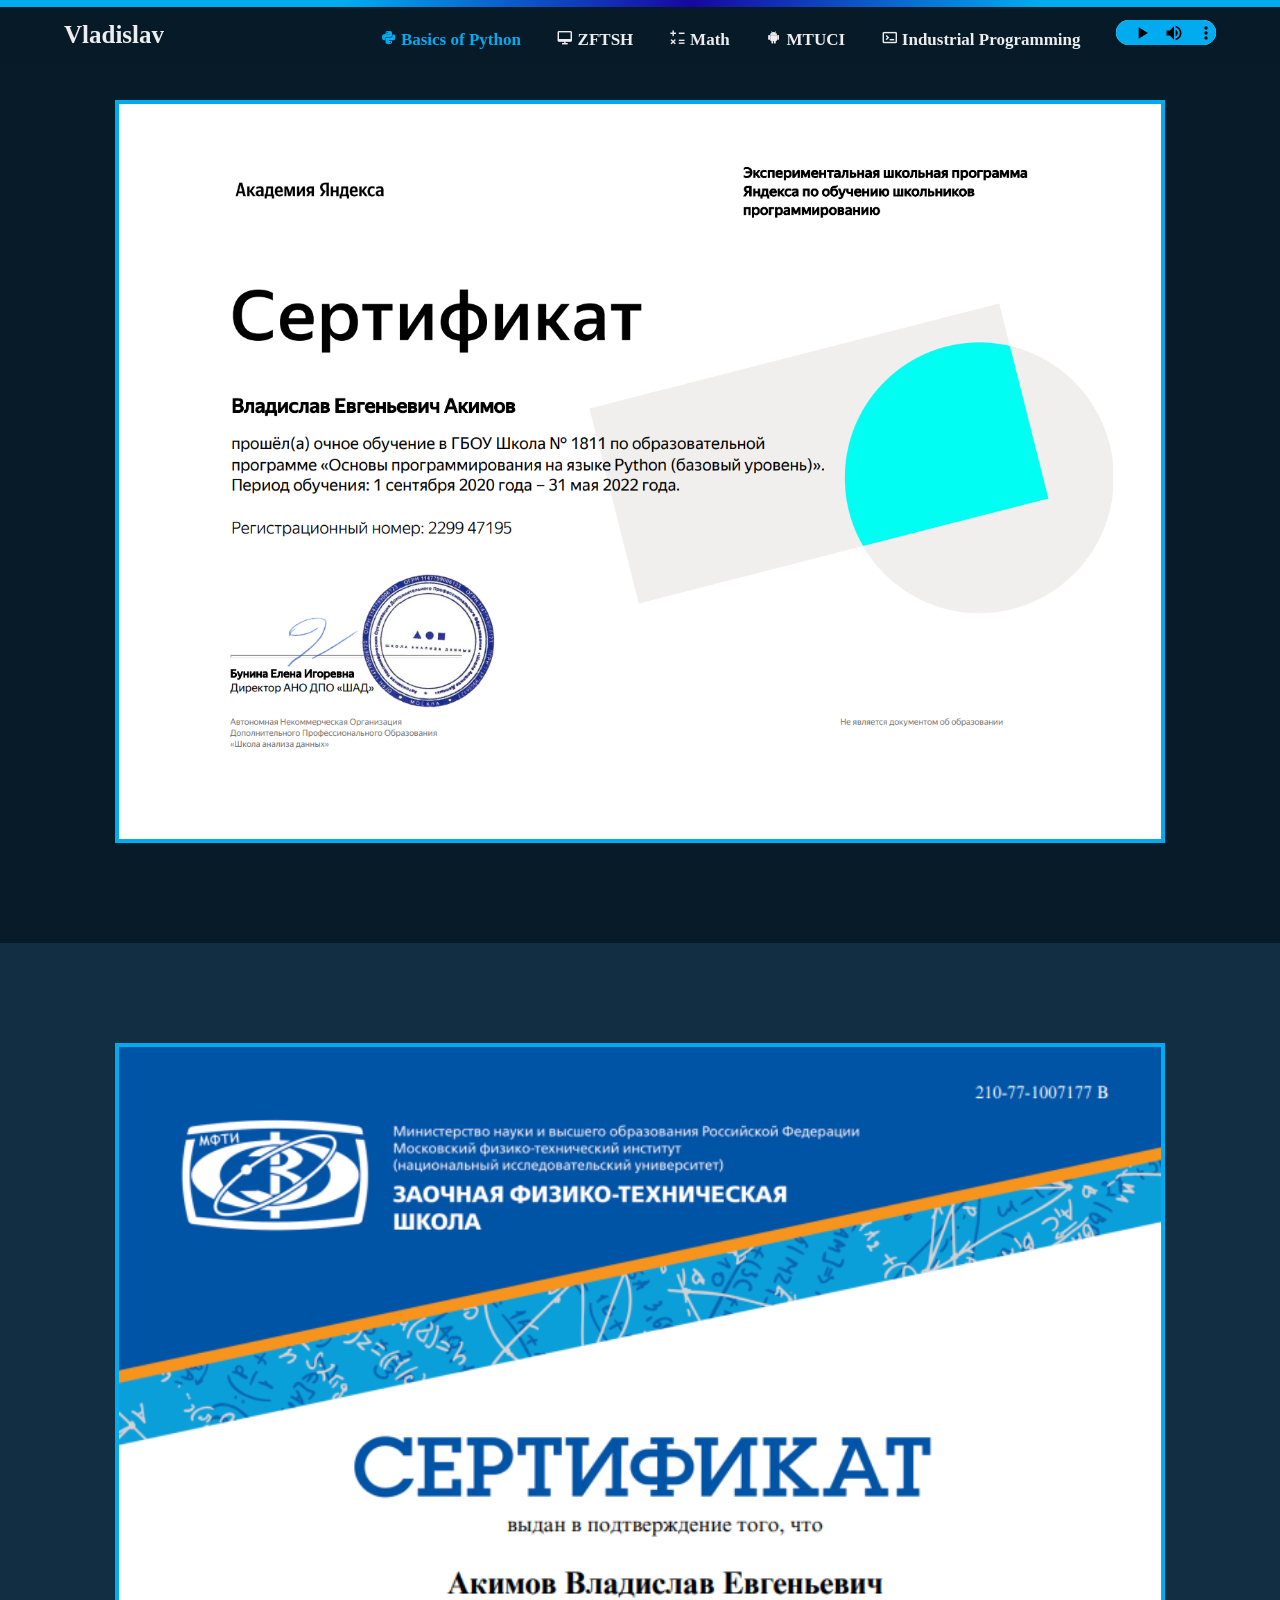
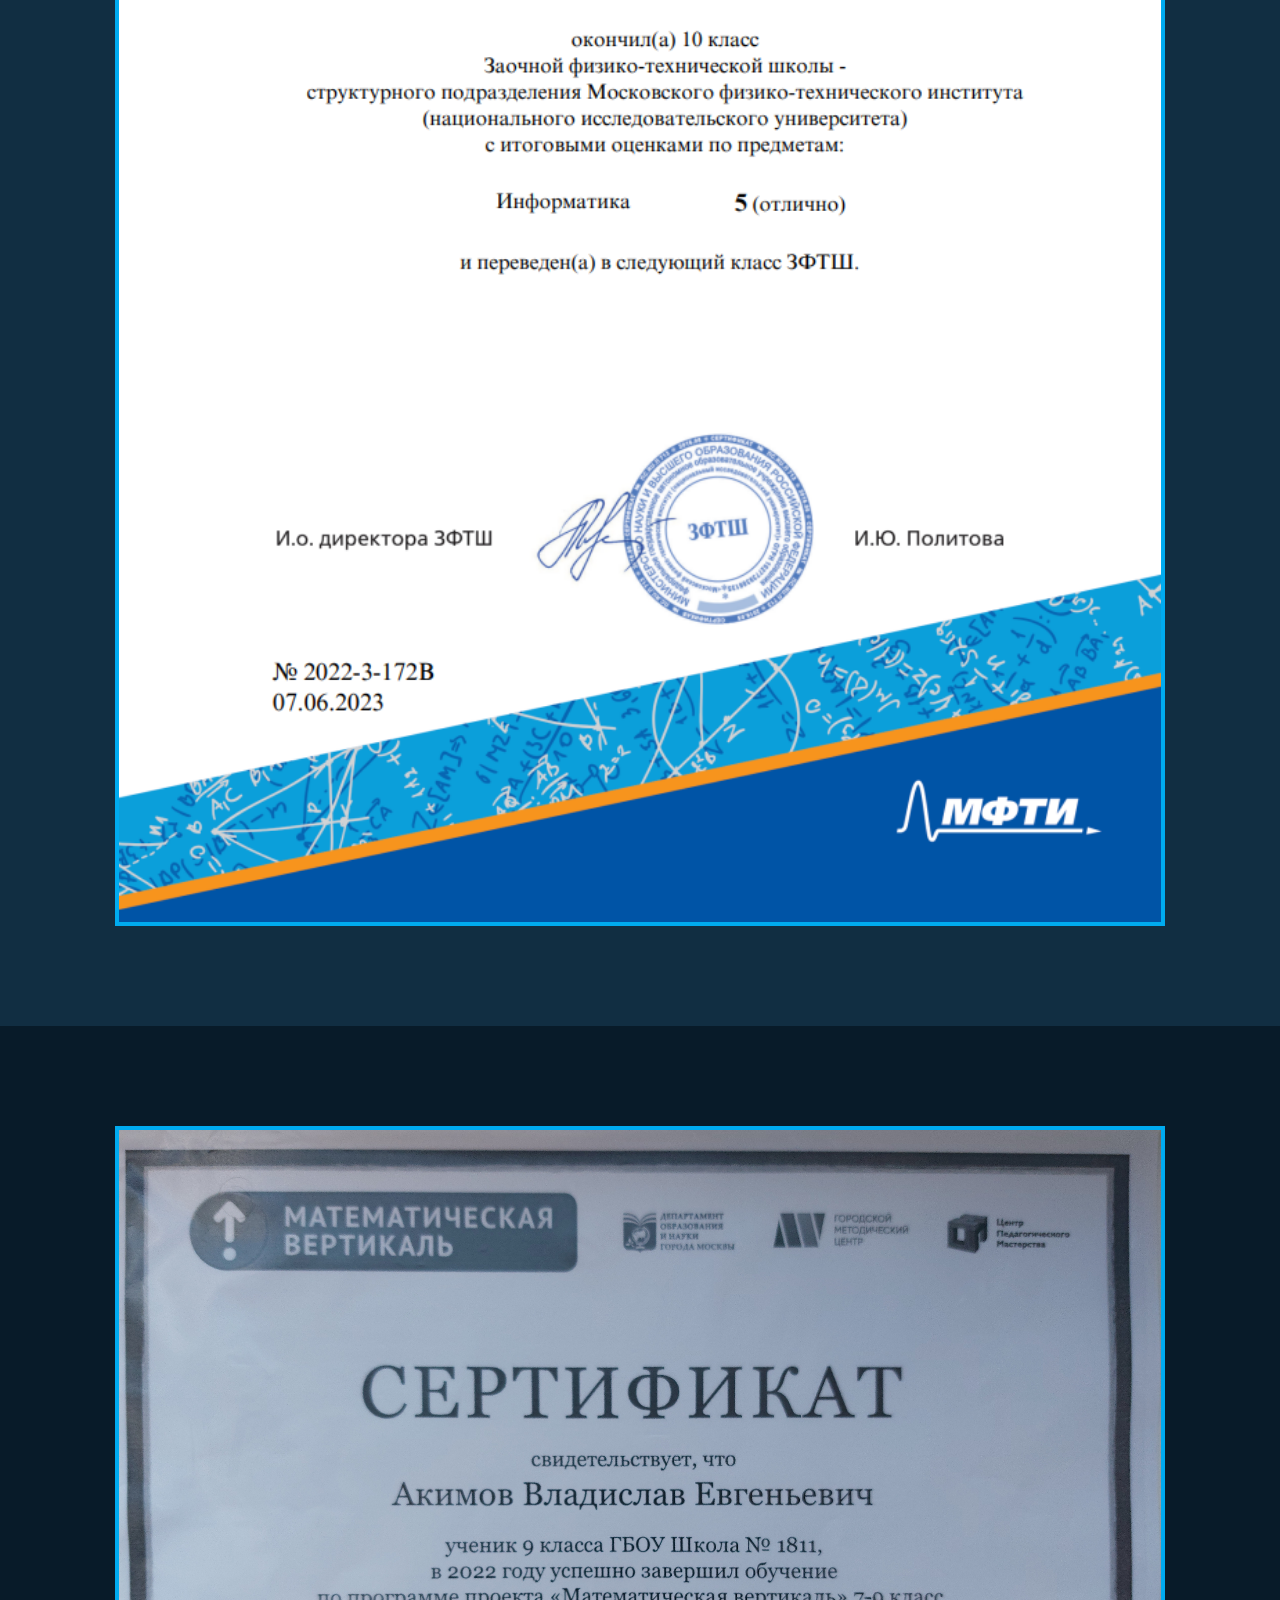
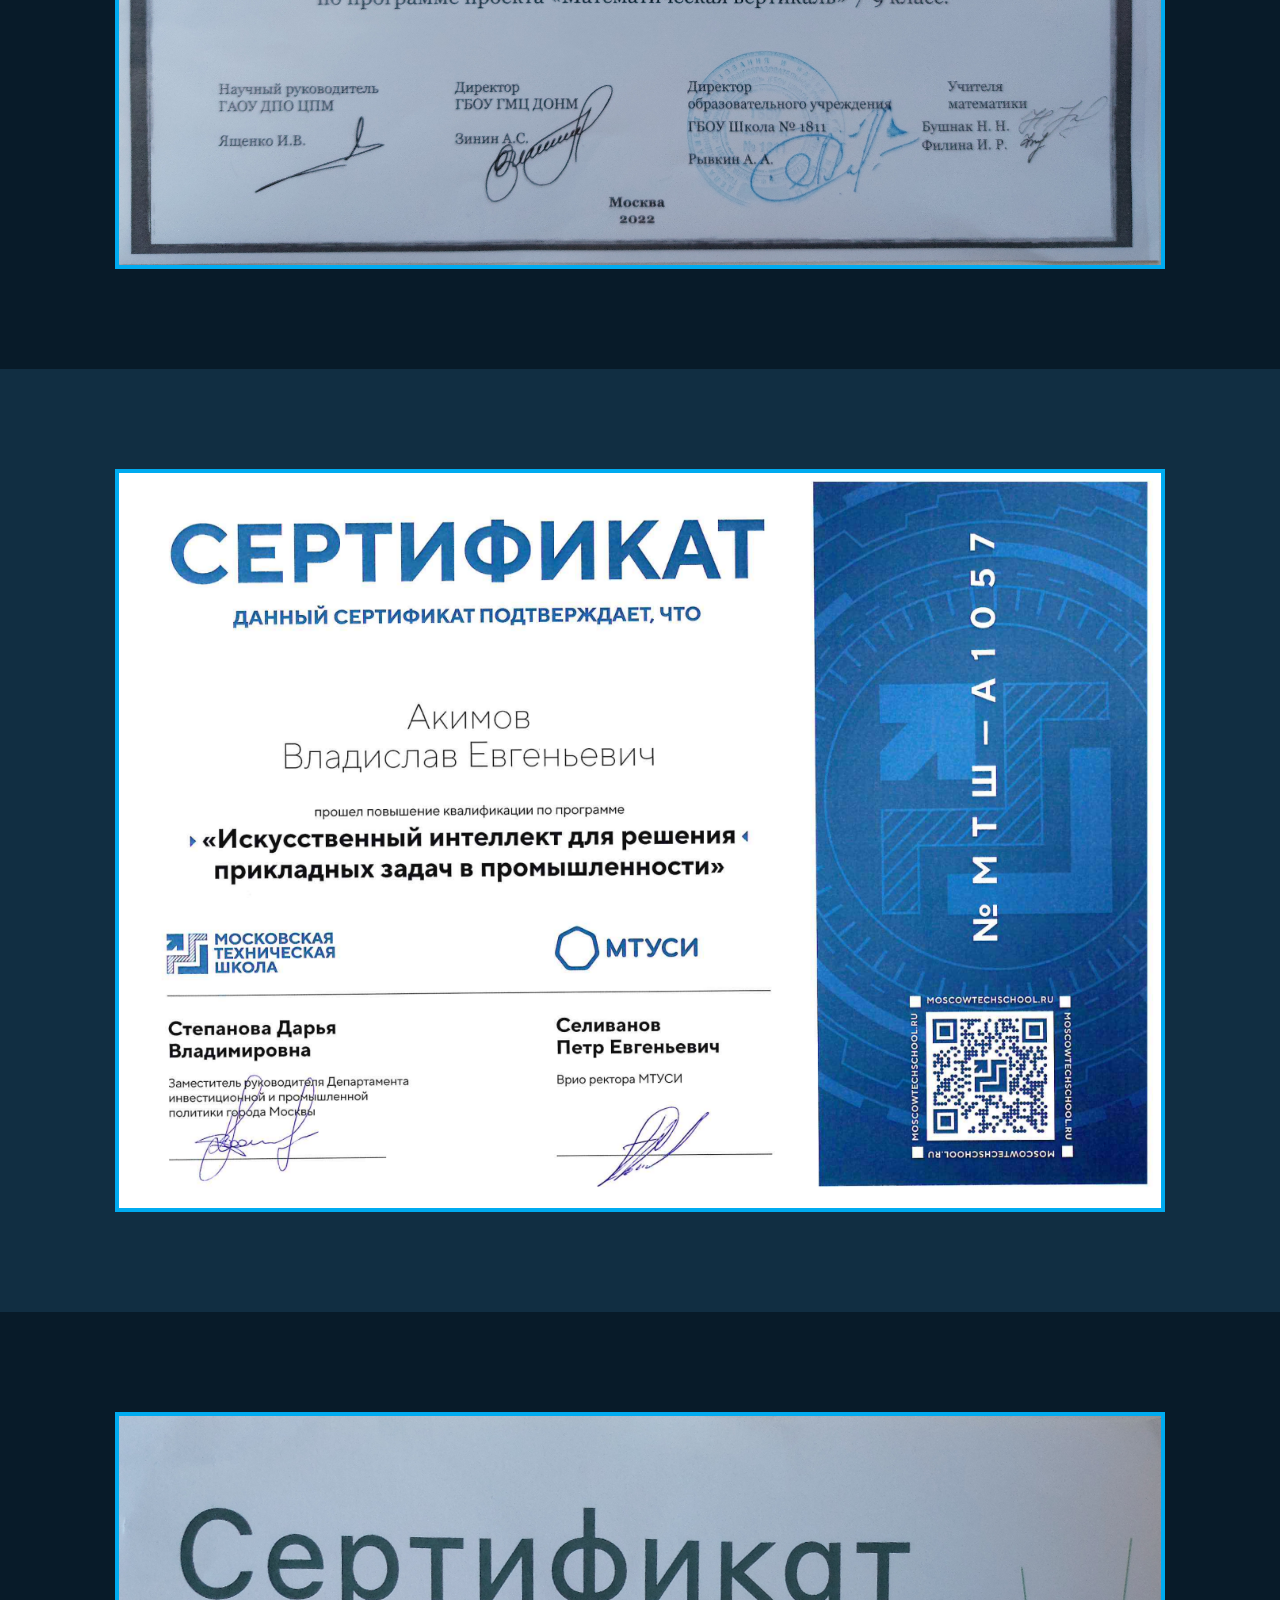
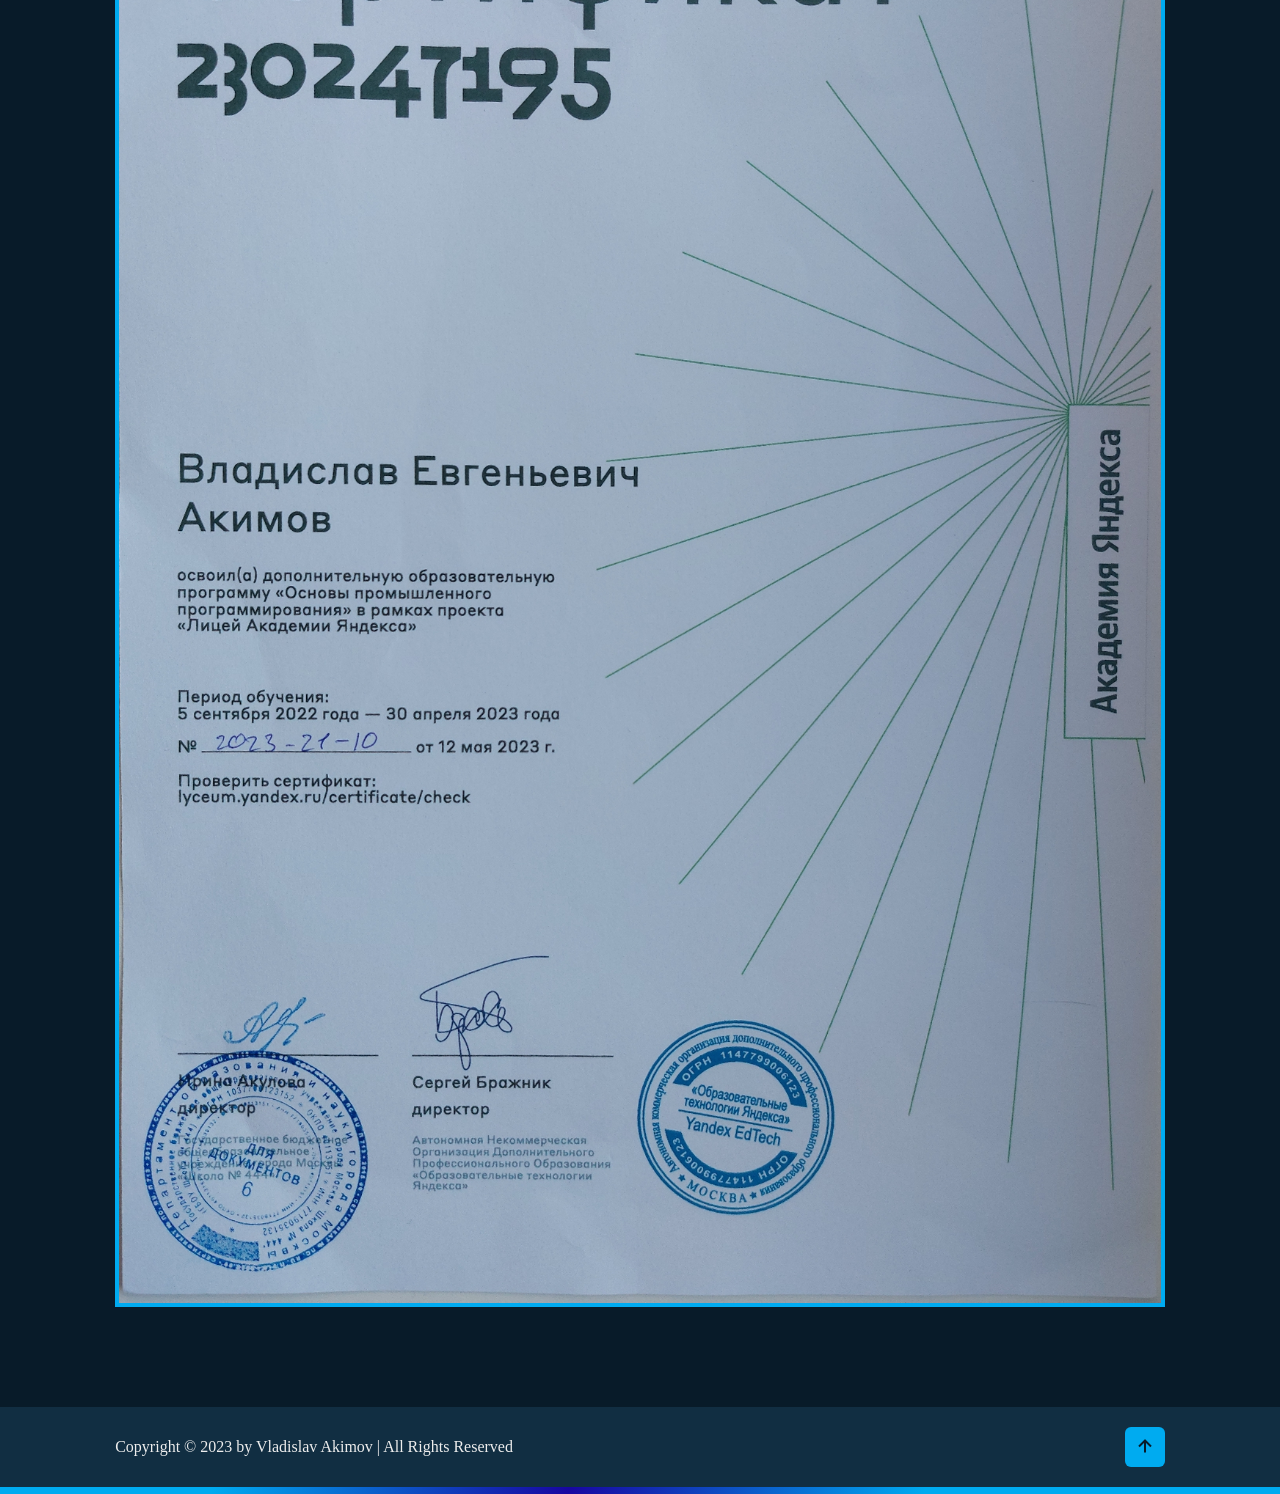
==== achievements.html @ 6ae26f38 "Add files via upload" ====
<!DOCTYPE html>
<html lang="en">
<head>
    <meta charset="UTF-8">
    <meta http-equiv="X-UA-Compatible" content="IE=edge">
    <meta name="viewport" content="width=device-width, initial-scale=1.0">
    <title>Vladislav Akimov's achievements</title>
    <link rel="stylesheet" href="../static/css/achievement_style.css">
    <link href="https://unpkg.com/boxicons@2.1.4/css/boxicons.min.css" rel="stylesheet">
    <link rel="apple-touch-icon" sizes="57x57" href="../static/ico/apple-icon-57x57.png">
    <link rel="apple-touch-icon" sizes="60x60" href="../static/ico/apple-icon-60x60.png">
    <link rel="apple-touch-icon" sizes="72x72" href="../static/ico/apple-icon-72x72.png">
    <link rel="apple-touch-icon" sizes="76x76" href="../static/ico/apple-icon-76x76.png">
    <link rel="apple-touch-icon" sizes="114x114" href="../static/ico/apple-icon-114x114.png">
    <link rel="apple-touch-icon" sizes="120x120" href="../static/ico/apple-icon-120x120.png">
    <link rel="apple-touch-icon" sizes="144x144" href="../static/ico/apple-icon-144x144.png">
    <link rel="apple-touch-icon" sizes="152x152" href="../static/ico/apple-icon-152x152.png">
    <link rel="apple-touch-icon" sizes="180x180" href="../static/ico/apple-icon-180x180.png">
    <link rel="icon" type="image/png" sizes="192x192"  href="../static/ico/android-icon-192x192.png">
    <link rel="icon" type="image/png" sizes="32x32" href="../static/ico/favicon-32x32.png">
    <link rel="icon" type="image/png" sizes="96x96" href="../static/ico/favicon-96x96.png">
    <link rel="icon" type="image/png" sizes="16x16" href="../static/ico/favicon-16x16.png">
    <link rel="manifest" href="/manifest.json">
    <meta name="msapplication-TileColor" content="#ffffff">
    <meta name="msapplication-TileImage" content="/ms-icon-144x144.png">
    <meta name="theme-color" content="#ffffff">
</head>
<body>
    <header class="header">
        <a href="https://vk.com/vladlenprk" target="_blank" class="logo">Vladislav<span class="animate" style="--i:1;"></span></a>

        <div class="bx bx-menu" id="menu-icon"></div>

        <nav class="navbar">
            <a href="#Yandex1" class="active"><i class='bx bxl-python' ></i> Basics of Python</a>
            <a href="#ZFTSH1"><i class='bx bx-desktop' ></i> ZFTSH</a>
            <a href="#MV1"><i class='bx bx-math' ></i> Math</a>
            <a href="#MTUCI"><i class='bx bxl-android'></i> MTUCI</a>
            <a href="#Yandex2"><i class='bx bx-terminal'></i> Industrial Programming</a>

            <audio autoplay="autoplay" controls="controls" loop="loop" src="../static/music/melody.mp3"></audio>

            <span class="active-nav"></span>

            <span class="animate" style="--i:2;"></span>
        </nav>
    </header>

    <section class="Yandex1 show-animate" id="Yandex1">
        <img src="../static/achievement/Y1.0.png" loading="lazy" alt="">
    </section>

    <section class="ZFTSH1" id="ZFTSH1">
        <img src="../static/achievement/ZFTSH1.0.png" loading="lazy" alt="">
    </section>

    <section class="MV1" id="MV1">
        <img src="../static/achievement/MV1.0.jpg" loading="lazy" alt="">
    </section>

    <section class="MTUCI" id="MTUCI">
        <img src="../static/achievement/MTUCI.png" loading="lazy" alt="">
    </section>

    <section class="Yandex2" id="Yandex2">
        <img src="../static/achievement/Y2.0.jpg" loading="lazy" alt="">
    </section>

    <footer class="footer">
        <div class="footer-text">
            <p>Copyright &copy; 2023 by Vladislav Akimov | All Rights Reserved</p>

        </div>

        <div class="footer-iconTop">
            <a href="#home"><i class="bx bx-up-arrow-alt"></i></a>

        </div>
    </footer>

    <script src="../static/js/script.js"></script>

</body>
</html>
---- static/css/achievement_style.css ----
@import url('https://fonts.googleapis.com/css2?family=Poppins:wght@300;400;500;600;700;800;900&display=swap');

* {
    margin: 0;
    padding: 0;
    box-sizing: border-box;
    text-decoration: none;
    border: none;
    outline: none;
    scroll-behavior: smooth;
    font-family: 'Poppins', sans=serif;
}

:root {
    --bg-color: #081b29;
    --second-bg-color: #112e42;
    --text-color: #ededed;
    --main-color: #00abf0;
    --rgba-main-color: rgba(0, 171, 240, 0.5);
    --rgba-color: rgba(8, 27, 41, 0.6);
    --gradient-bg-color: linear-gradient(149deg, rgba(0, 171, 240, 1) 0%, rgba(187, 24, 148, 1) 80%, rgba(106, 57, 175, 1) 100%);
    --gradient-text-color: linear-gradient(149deg, #00abf0, #00abf0, #1806a1, #00abf0, #00abf0);
}

html {
    font-size: 62.5%;
    overflow-x: hidden;
    width: 100%;
}

body {
    background: var(--bg-color);
    color: var(--text-color);
    width: 100%;
    overflow-x: hidden;
    cursor: url('../cursors/arrow.cur'), default;
}

section {
    padding: 10rem 9% 10rem;
    display: flex;
    justify-content: center;
}

img {
    width: 100%;
    height: 100%;
    border: .4rem solid var(--main-color);
}

audio {
    width: 100px;
    height: 25px;
    margin-left: 3.3rem;
}

audio:hover {
    width: 150px;
}

audio::-webkit-media-controls-play-button,
audio::-webkit-media-controls-volume-slider-container,
audio::-webkit-media-controls-volume-slider,
audio::-webkit-media-controls-mute-button,
audio::-webkit-media-controls-toggle-closed-captions-button {
    cursor: url('../cursors/hand.cur'), pointer;
}

audio::-webkit-media-controls-panel, video::-webkit-media-controls-panel {
    background-color: var(--main-color);
}

audio::-webkit-media-controls-timeline.closed,
audio::-webkit-media-controls-current-time-display.closed,
audio::-webkit-media-controls-time-remaining-display.closed {
    display: none !important;
}

audio::-webkit-media-controls-timeline,
audio::-webkit-media-controls-current-time-display,
audio::-webkit-media-controls-time-remaining-display {
    display: none !important;
}

.header {
    position: fixed;
    top: 0;
    left: 0;
    height: 7%;
    width: 100%;
    padding: 1.6rem 5%;
    background: var(--rgba-color);

    border-image: var(--gradient-text-color);
    border-top-style: solid;
    border-top-width: 7px;
    border-image-slice: 1;

    display: flex;
    justify-content: space-between;
    align-items: center;
    z-index: 100;
    transition: .3s;
}

.header.sticky {
    background: var(--bg-color);
}

.logo {
    position: relative;
    font-size: 250%;
    color: var(--text-color);
    text-decoration: none;
    font-weight: 600;
}

.navbar {
    max-width: 100%;
    position: relative;
}

.navbar a {
    font-size: 170%;
    color: var(--text-color);
    text-decoration: none;
    font-weight: 600;
    margin-left: 3.3rem;
    transition: .3s;
}

.navbar a:hover,
.navbar a.active,
.logo:hover {
    color: var(--main-color);
    cursor: url('../cursors/hand.cur'), pointer;
}

#menu-icon {
    font-size: 3.6rem;
    color: var(--text-color);
    cursor: url('../cursors/hand.cur'), pointer;
    display: none;
}

.Yandex1 {
    display: flex;
    justify-content: center;
}

.ZFTSH1 {
    background: var(--second-bg-color);
}

.MV1 {
}

.MTUCI {
    background: var(--second-bg-color);
}

.Yandex2 {
}


.footer {
    display: flex;
    justify-content: space-between;
    align-items: center;
    flex-wrap: wrap;
    padding: 2rem 9%;
    background: var(--second-bg-color);

    border-image: var(--gradient-text-color);
    border-bottom-style: solid;
    border-bottom-width: 7px;
    border-image-slice: 1;
}

.footer-text,
.footer-iconTop {
    position: relative;
}

.footer-text p {
    font-size: 1.6rem;
}

.footer-iconTop a {
    position: relative;
    display: inline-flex;
    justify-content: center;
    align-items: center;
    padding: .8rem;
    background: var(--main-color);
    border-radius: .6rem;
    z-index: 1;
    overflow: hidden;
}

.footer-iconTop a::before {
    content: '';
    position: absolute;
    top: 10;
    left: 2;
    width: 0;
    height: 90%;
    border-radius: .6rem;
    background: var(--second-bg-color);
    z-index: -1;
    transition: .5s;
}

.footer-iconTop a:hover {
    cursor: url('../cursors/hand.cur'), pointer;
}

.footer-iconTop a:hover::before {
    width: 90%;
}

.footer-iconTop a i {
    font-size: 2.4rem;
    color: var(--bg-color);
    transition: .5s;
}

.footer-iconTop a:hover i {
    color: var(--main-color);
}

input:-webkit-autofill {
  transition: all 5000s ease-in-out 0s;
}

@media (max-width: 1200px) {
    html {
        font-size: 60%;
    }

    section {
        padding: 5rem 4% 5rem;
    }

    #menu-icon {
        display: block;
    }

    .navbar {
        position: absolute;
        top: 100%;
        left: -100%;
        width: 100%;
        padding: 1rem 4%;
        background: var(--rgba-main-color);
        box-shadow: 0 .5rem 1rem rgba(0, 0, 0, .2);
        z-index: 1;
        transition: .25s ease;
        transition-delay: .25s;
    }

    .navbar.active {
        left: 0;
        transition-delay: 0s;
    }

    .navbar .active-nav {
        position: absolute;
        top: 0;
        left: -100%;
        width: 100%;
        height: 100%;
        background: var(--rgba-color);
        border-top: .1rem solid rgba(0, 0, 0, .2);
        z-index: -1;
        transition: .25s ease;
        transition-delay: 0s;
    }

    .navbar.active .active-nav {
        transition-delay: .25s;
        left: 0;
    }

    .navbar a {
        display: block;
        font-size: 2rem;
        margin: 3rem 0;
        transform: translateX(-20rem);
        transition: .25s ease;
        transition-delay: 0s;
    }

    .navbar.active a {
        transform: translateX(0);
        transform: .25s;
    }
}

@media (max-width: 600px) {
    .header {
        padding: 1.4rem 5%;
    }
}

@media (max-width: 540px) {
    .footer {
        flex-direction: column-reverse;
    }

    .footer p {
        margin-top: 2rem;
        text-align: center;
    }
}

@media (max-width: 500px) {
    html {
        font-size: 45%;
    }
}
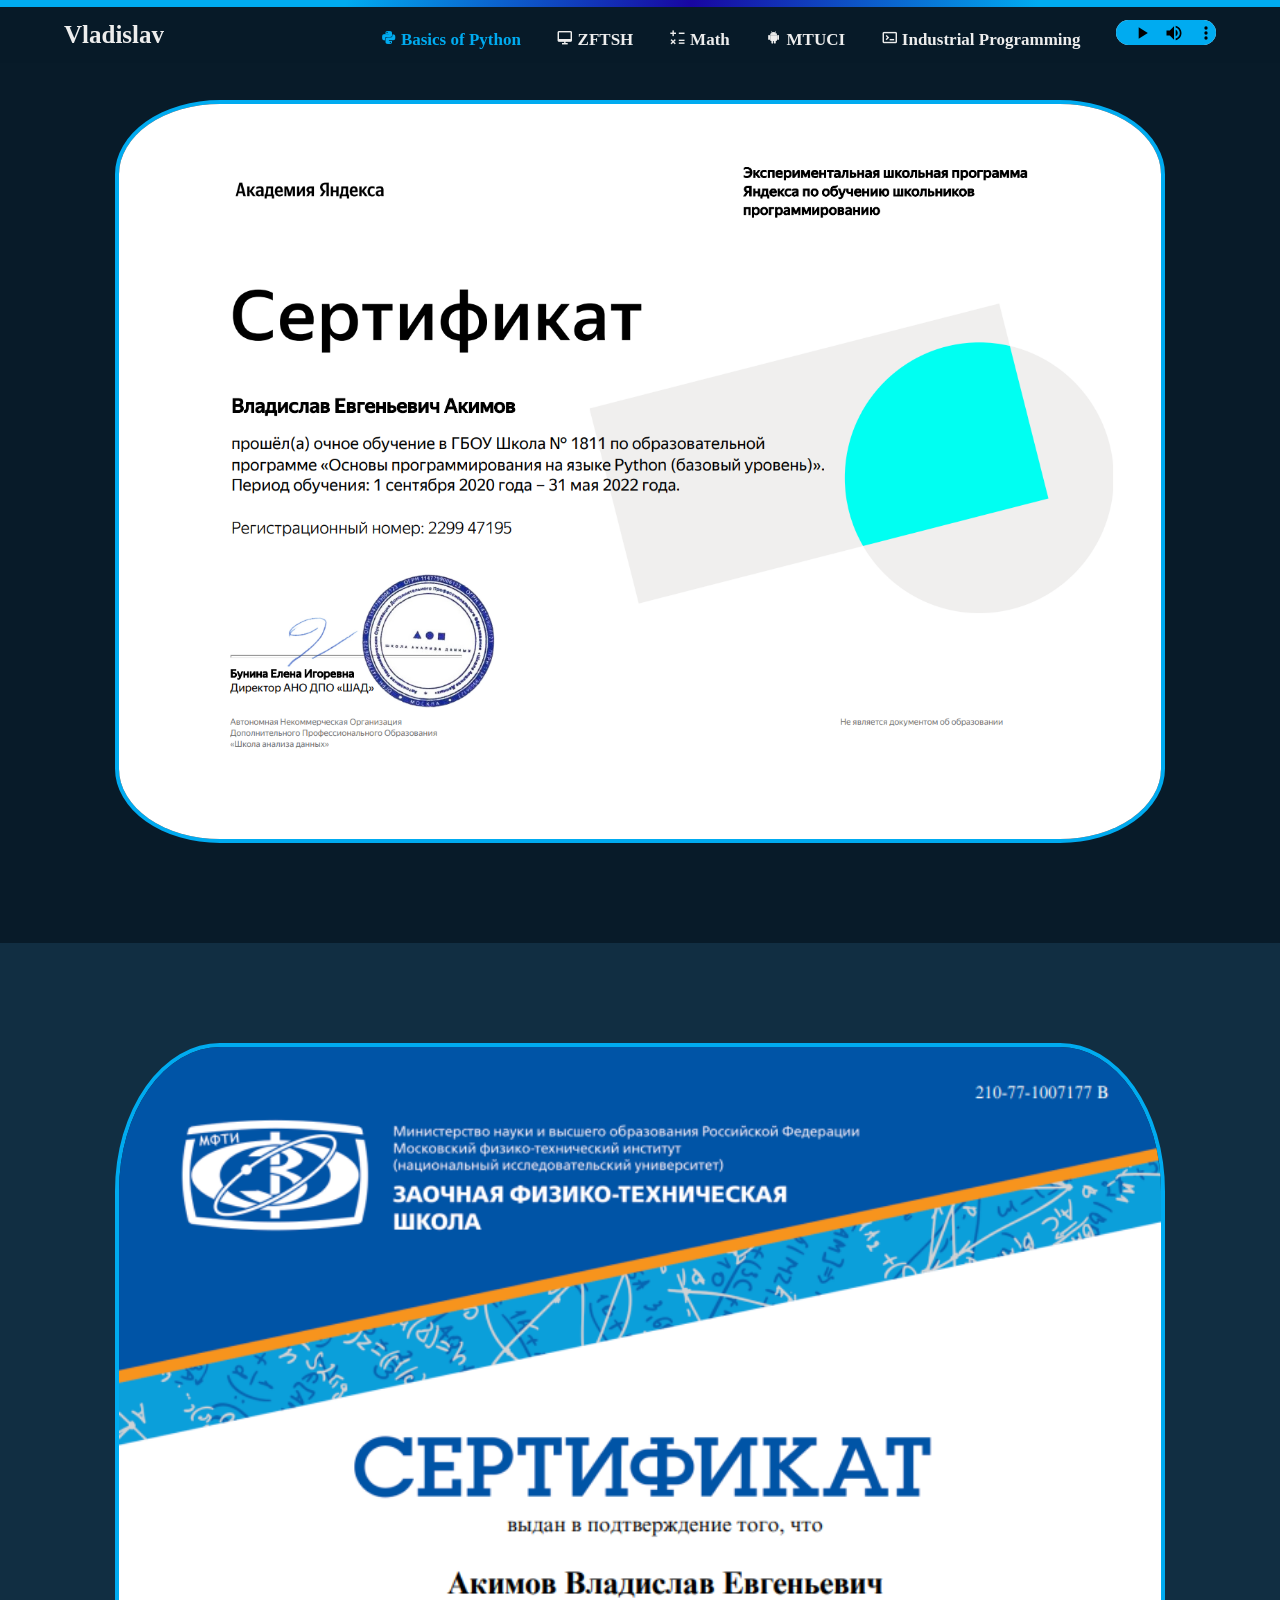
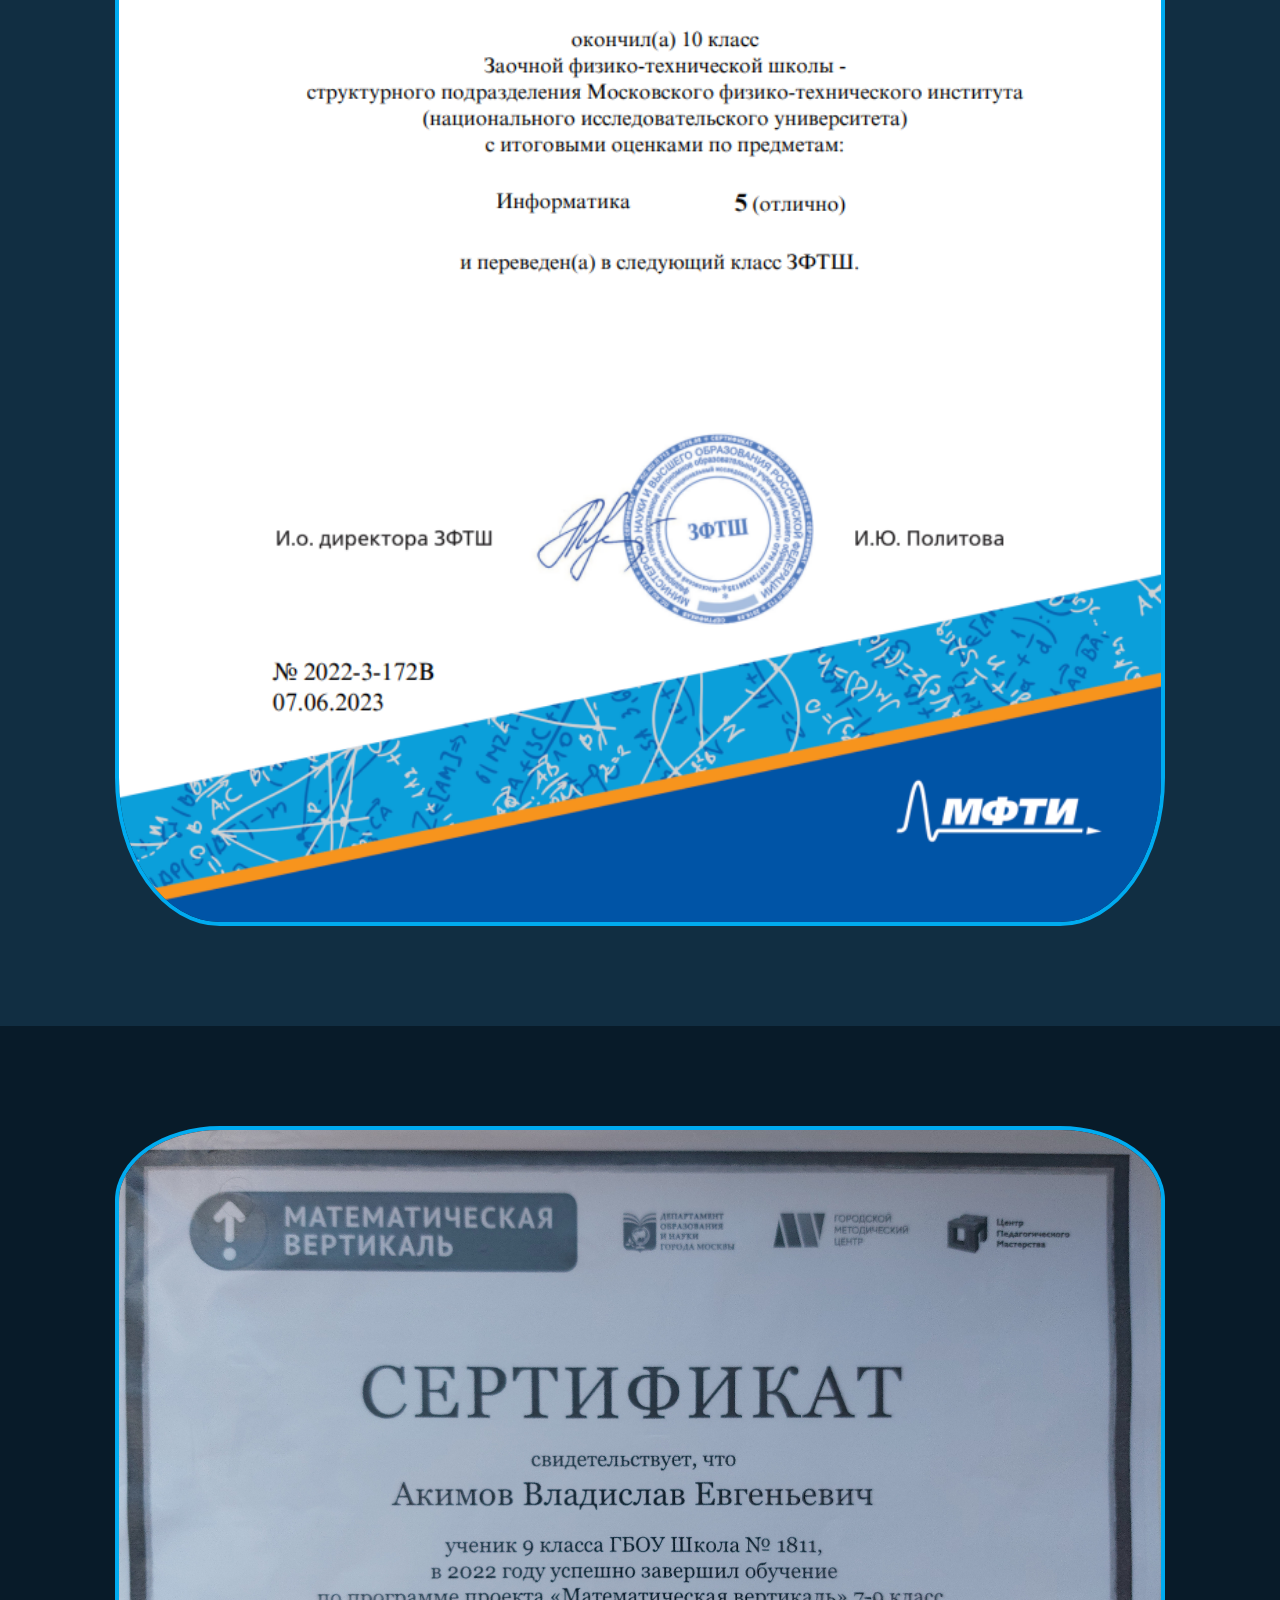
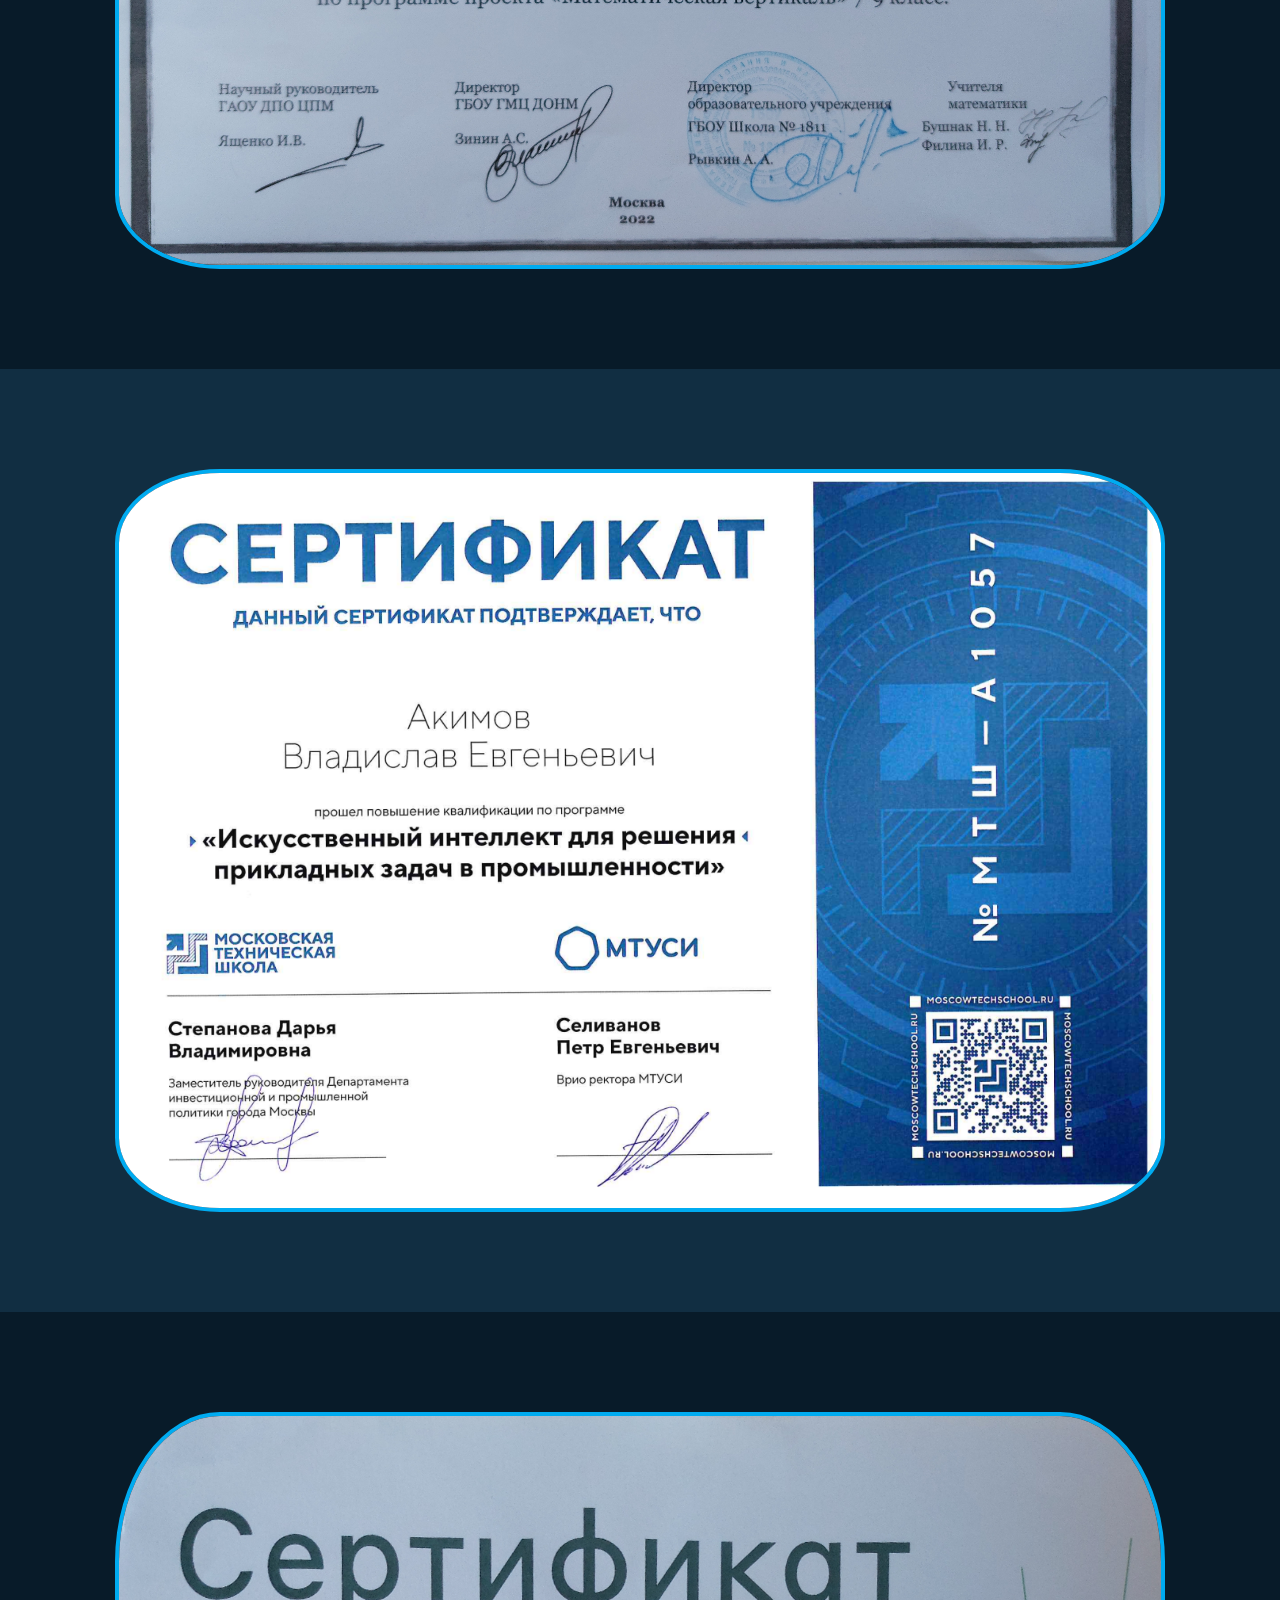
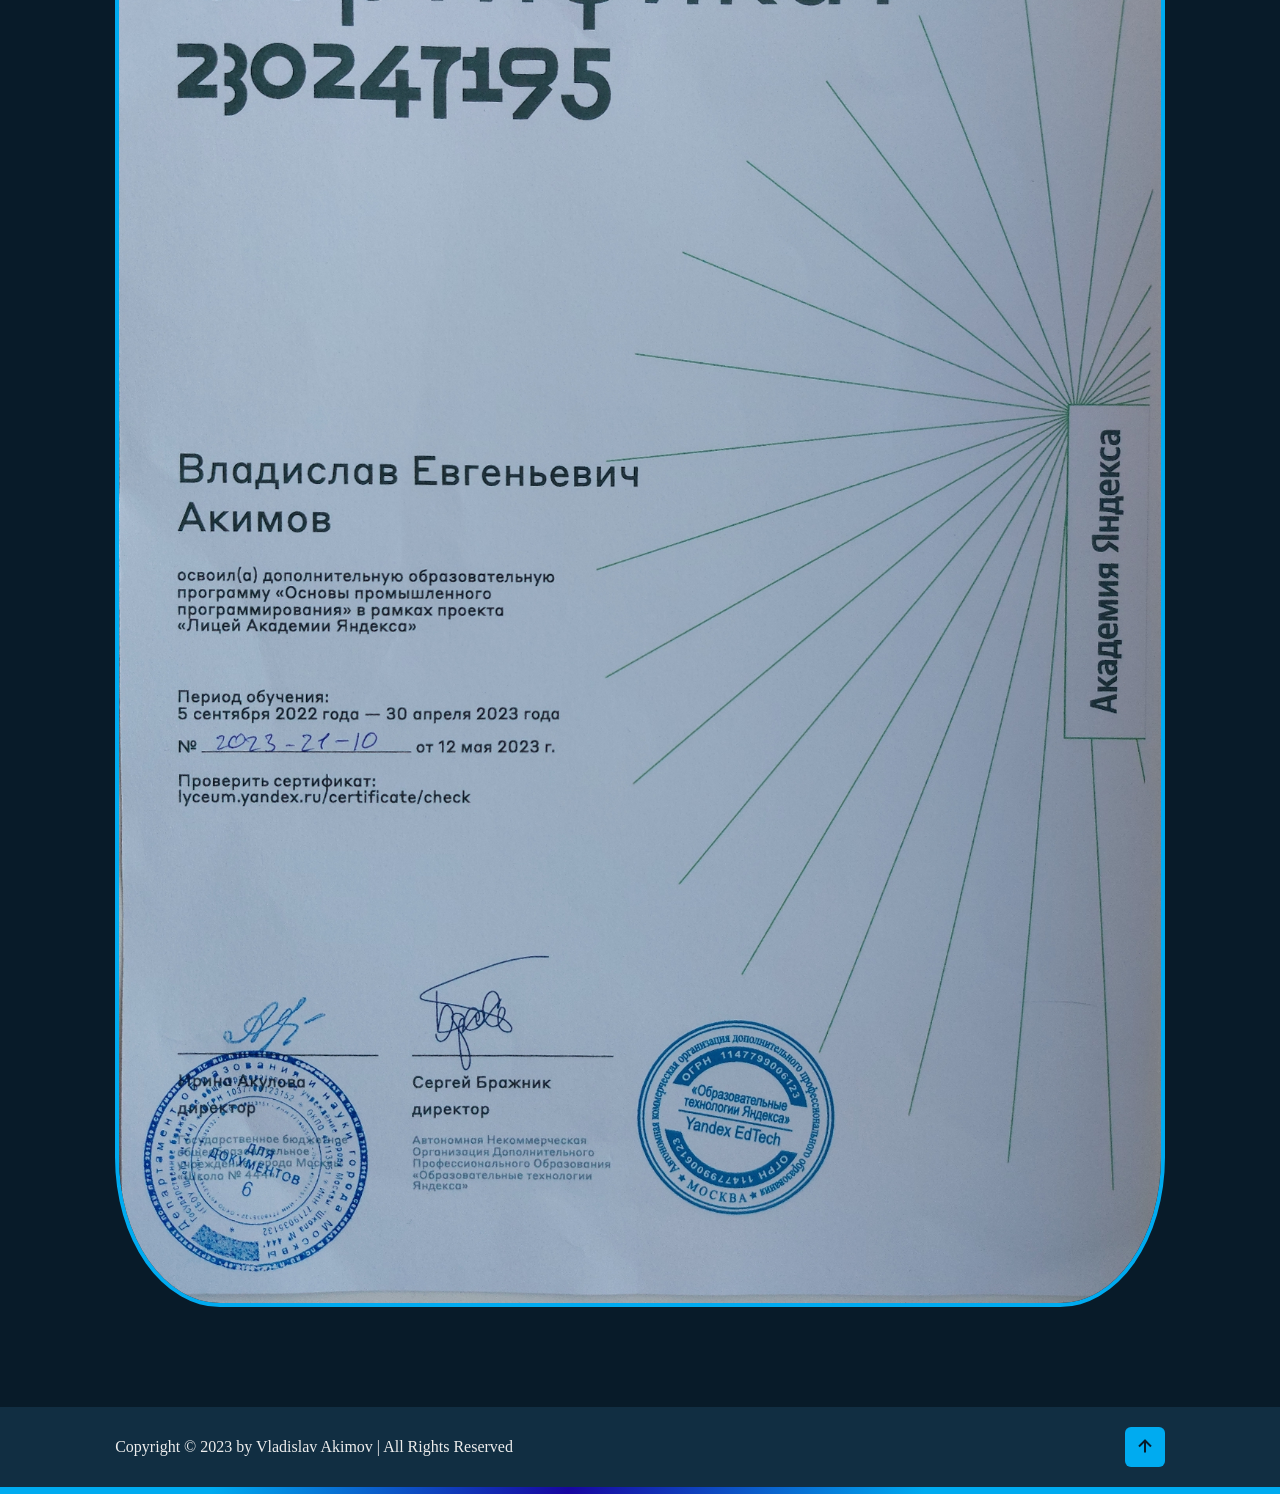
==== commit 794e1222: "Update achievements.html" ====
--- a/achievements.html
+++ b/achievements.html
@@ -5,21 +5,21 @@
     <meta http-equiv="X-UA-Compatible" content="IE=edge">
     <meta name="viewport" content="width=device-width, initial-scale=1.0">
     <title>Vladislav Akimov's achievements</title>
-    <link rel="stylesheet" href="../static/css/achievement_style.css">
+    <link rel="stylesheet" href="static/css/achievement_style.css">
     <link href="https://unpkg.com/boxicons@2.1.4/css/boxicons.min.css" rel="stylesheet">
-    <link rel="apple-touch-icon" sizes="57x57" href="../static/ico/apple-icon-57x57.png">
-    <link rel="apple-touch-icon" sizes="60x60" href="../static/ico/apple-icon-60x60.png">
-    <link rel="apple-touch-icon" sizes="72x72" href="../static/ico/apple-icon-72x72.png">
-    <link rel="apple-touch-icon" sizes="76x76" href="../static/ico/apple-icon-76x76.png">
-    <link rel="apple-touch-icon" sizes="114x114" href="../static/ico/apple-icon-114x114.png">
-    <link rel="apple-touch-icon" sizes="120x120" href="../static/ico/apple-icon-120x120.png">
-    <link rel="apple-touch-icon" sizes="144x144" href="../static/ico/apple-icon-144x144.png">
-    <link rel="apple-touch-icon" sizes="152x152" href="../static/ico/apple-icon-152x152.png">
-    <link rel="apple-touch-icon" sizes="180x180" href="../static/ico/apple-icon-180x180.png">
-    <link rel="icon" type="image/png" sizes="192x192"  href="../static/ico/android-icon-192x192.png">
-    <link rel="icon" type="image/png" sizes="32x32" href="../static/ico/favicon-32x32.png">
-    <link rel="icon" type="image/png" sizes="96x96" href="../static/ico/favicon-96x96.png">
-    <link rel="icon" type="image/png" sizes="16x16" href="../static/ico/favicon-16x16.png">
+    <link rel="apple-touch-icon" sizes="57x57" href="static/ico/apple-icon-57x57.png">
+    <link rel="apple-touch-icon" sizes="60x60" href="static/ico/apple-icon-60x60.png">
+    <link rel="apple-touch-icon" sizes="72x72" href="static/ico/apple-icon-72x72.png">
+    <link rel="apple-touch-icon" sizes="76x76" href="static/ico/apple-icon-76x76.png">
+    <link rel="apple-touch-icon" sizes="114x114" href="static/ico/apple-icon-114x114.png">
+    <link rel="apple-touch-icon" sizes="120x120" href="static/ico/apple-icon-120x120.png">
+    <link rel="apple-touch-icon" sizes="144x144" href="static/ico/apple-icon-144x144.png">
+    <link rel="apple-touch-icon" sizes="152x152" href="static/ico/apple-icon-152x152.png">
+    <link rel="apple-touch-icon" sizes="180x180" href="static/ico/apple-icon-180x180.png">
+    <link rel="icon" type="image/png" sizes="192x192"  href="static/ico/android-icon-192x192.png">
+    <link rel="icon" type="image/png" sizes="32x32" href="static/ico/favicon-32x32.png">
+    <link rel="icon" type="image/png" sizes="96x96" href="static/ico/favicon-96x96.png">
+    <link rel="icon" type="image/png" sizes="16x16" href="static/ico/favicon-16x16.png">
     <link rel="manifest" href="/manifest.json">
     <meta name="msapplication-TileColor" content="#ffffff">
     <meta name="msapplication-TileImage" content="/ms-icon-144x144.png">
@@ -38,7 +38,7 @@
             <a href="#MTUCI"><i class='bx bxl-android'></i> MTUCI</a>
             <a href="#Yandex2"><i class='bx bx-terminal'></i> Industrial Programming</a>
 
-            <audio autoplay="autoplay" controls="controls" loop="loop" src="../static/music/melody.mp3"></audio>
+            <audio autoplay="autoplay" controls="controls" loop="loop" src="static/music/melody.mp3"></audio>
 
             <span class="active-nav"></span>
 
@@ -47,23 +47,23 @@
     </header>
 
     <section class="Yandex1 show-animate" id="Yandex1">
-        <img src="../static/achievement/Y1.0.png" loading="lazy" alt="">
+        <img src="static/achievement/Y1.0.png" loading="lazy" alt="">
     </section>
 
     <section class="ZFTSH1" id="ZFTSH1">
-        <img src="../static/achievement/ZFTSH1.0.png" loading="lazy" alt="">
+        <img src="static/achievement/ZFTSH1.0.png" loading="lazy" alt="">
     </section>
 
     <section class="MV1" id="MV1">
-        <img src="../static/achievement/MV1.0.jpg" loading="lazy" alt="">
+        <img src="static/achievement/MV1.0.jpg" loading="lazy" alt="">
     </section>
 
     <section class="MTUCI" id="MTUCI">
-        <img src="../static/achievement/MTUCI.png" loading="lazy" alt="">
+        <img src="static/achievement/MTUCI.png" loading="lazy" alt="">
     </section>
 
     <section class="Yandex2" id="Yandex2">
-        <img src="../static/achievement/Y2.0.jpg" loading="lazy" alt="">
+        <img src="static/achievement/Y2.0.jpg" loading="lazy" alt="">
     </section>
 
     <footer class="footer">
@@ -78,7 +78,7 @@
         </div>
     </footer>
 
-    <script src="../static/js/script.js"></script>
+    <script src="static/js/script.js"></script>
 
 </body>
-</html>+</html>
--- a/static/css/achievement_style.css
+++ b/static/css/achievement_style.css
@@ -46,6 +46,7 @@
     width: 100%;
     height: 100%;
     border: .4rem solid var(--main-color);
+    border-radius: 10%;
 }
 
 audio {
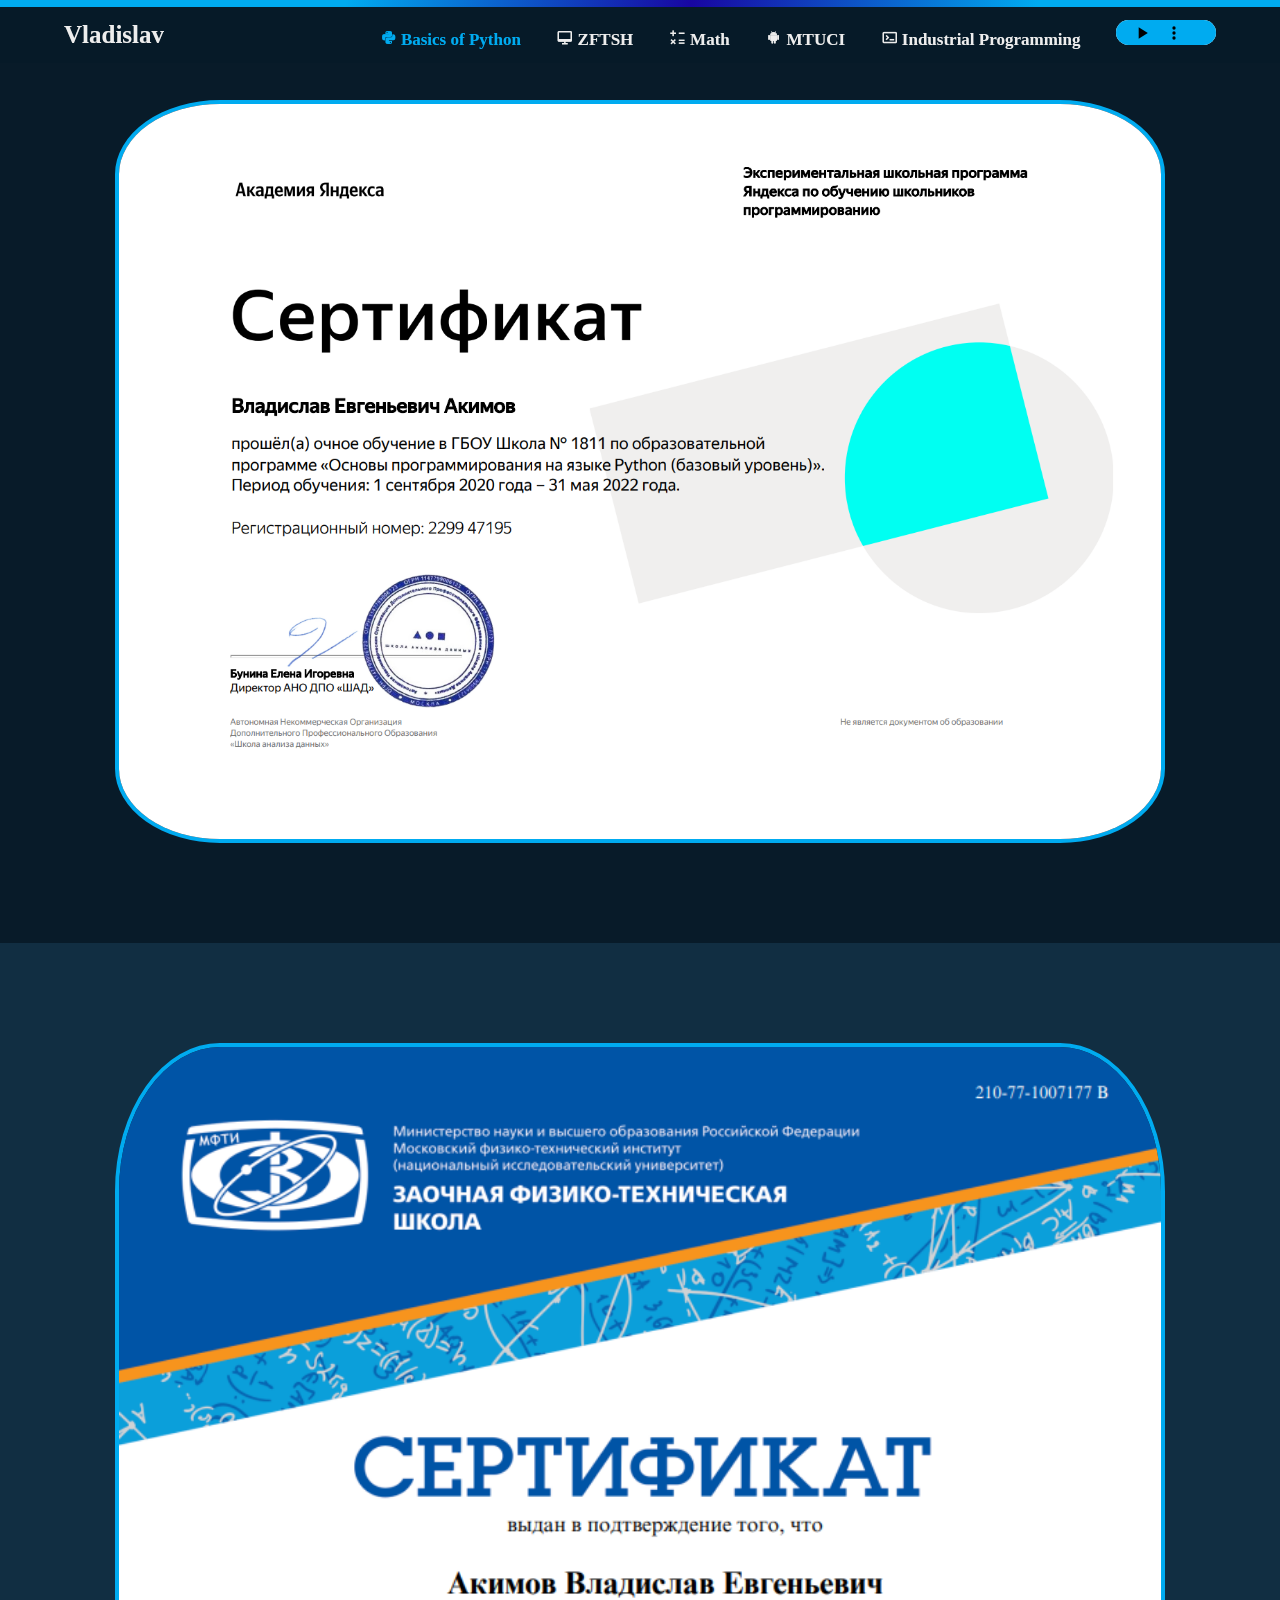
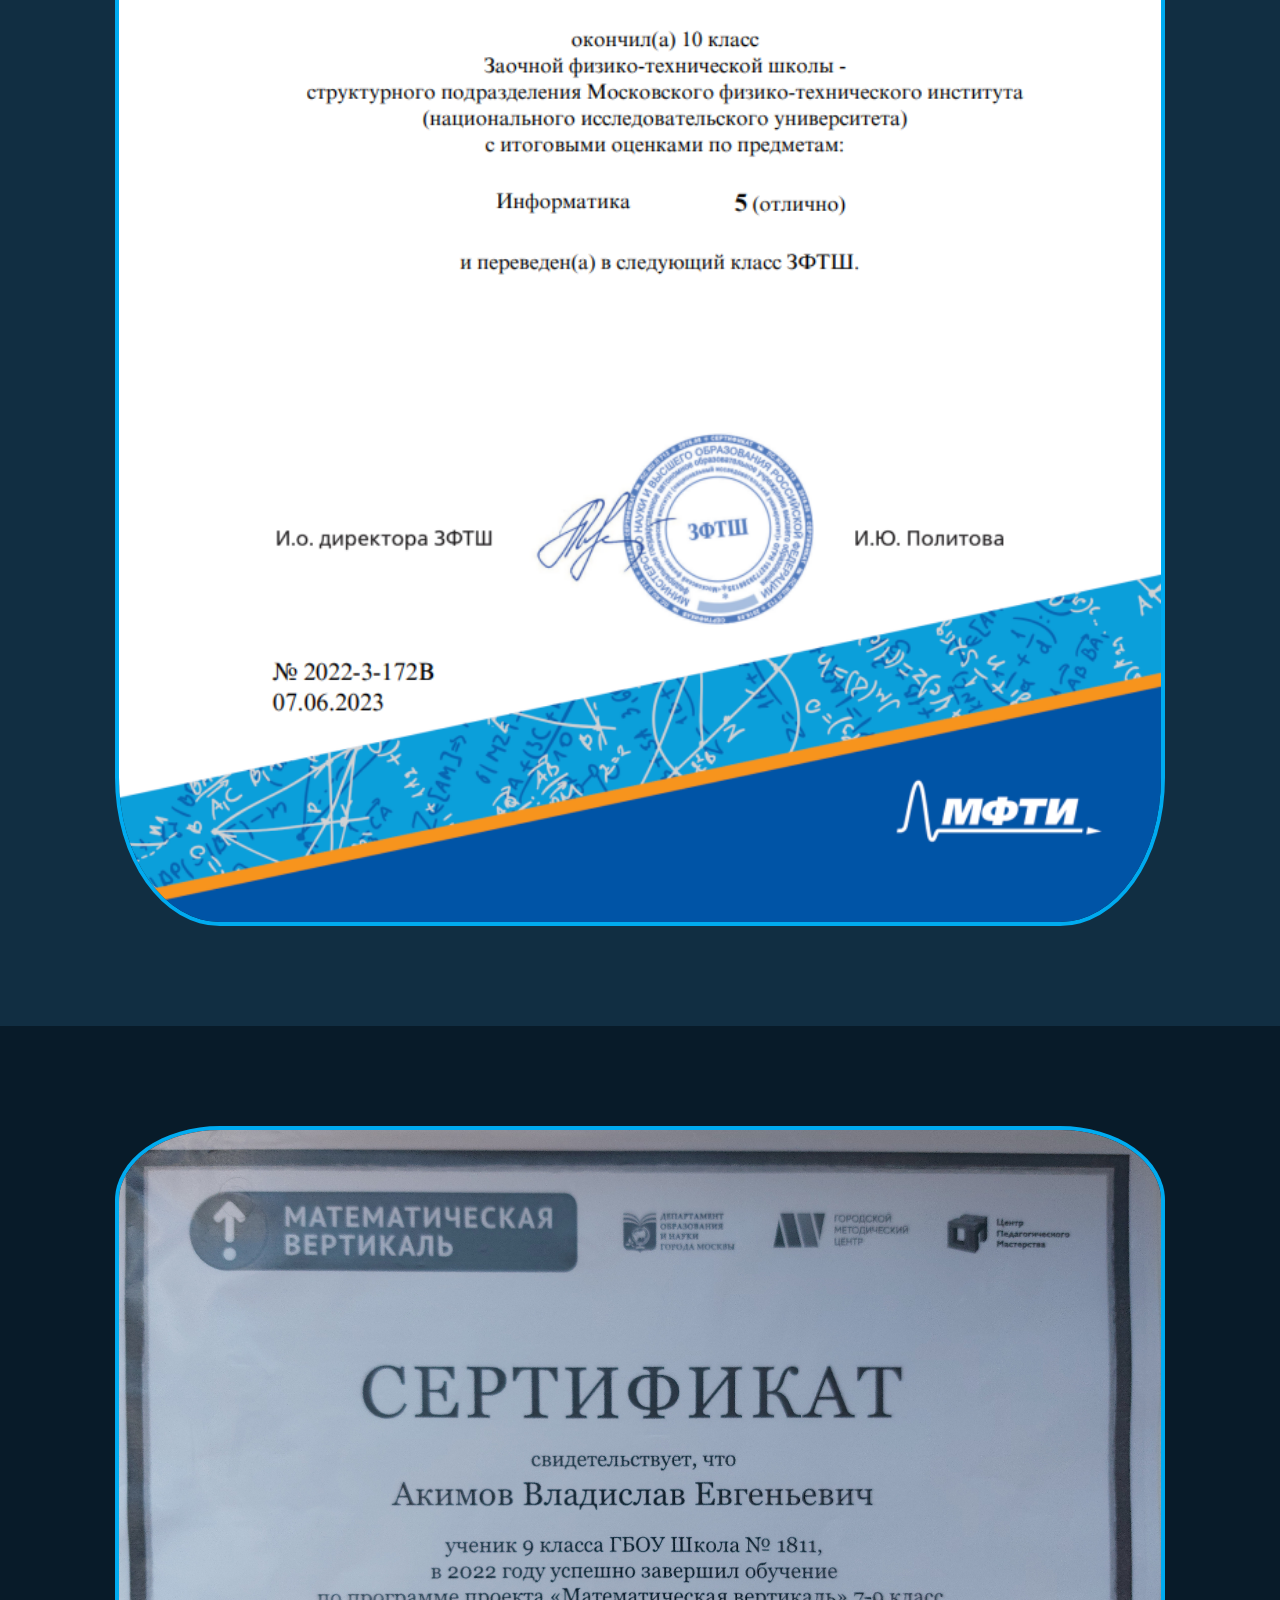
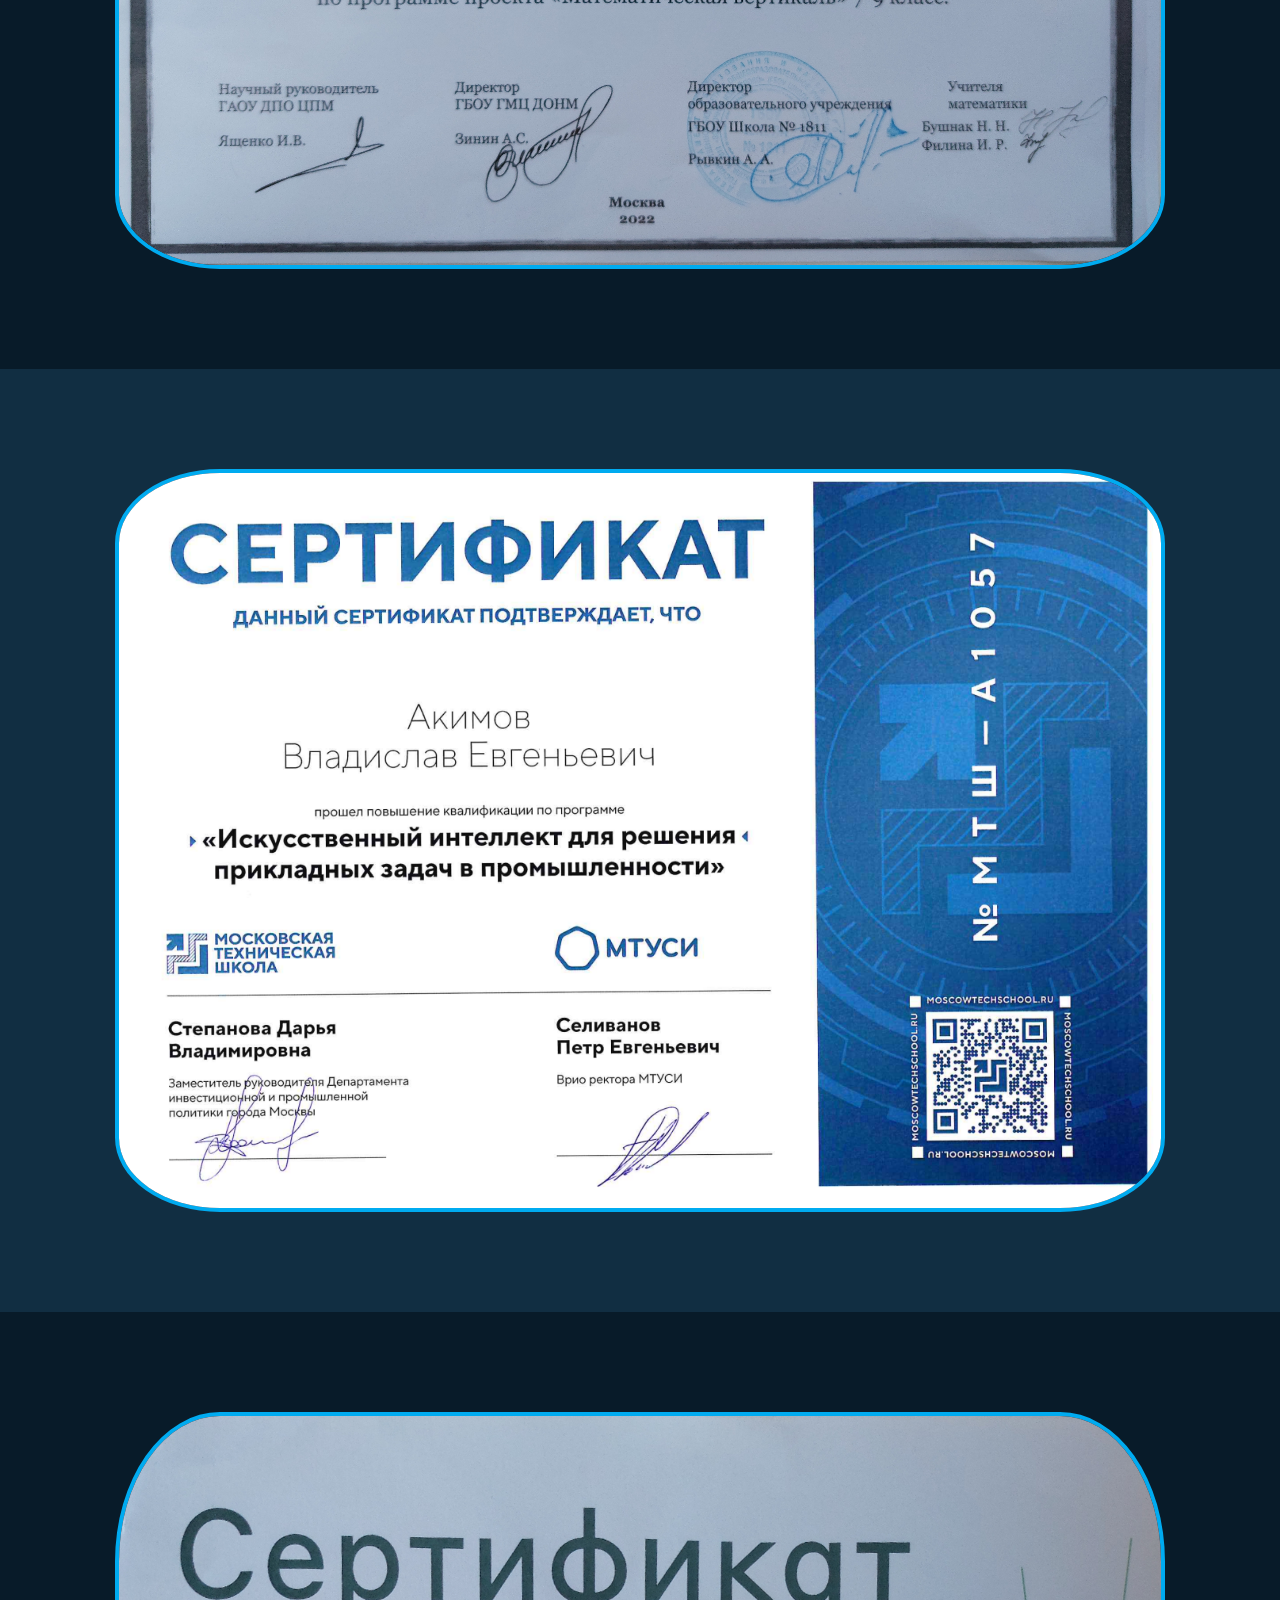
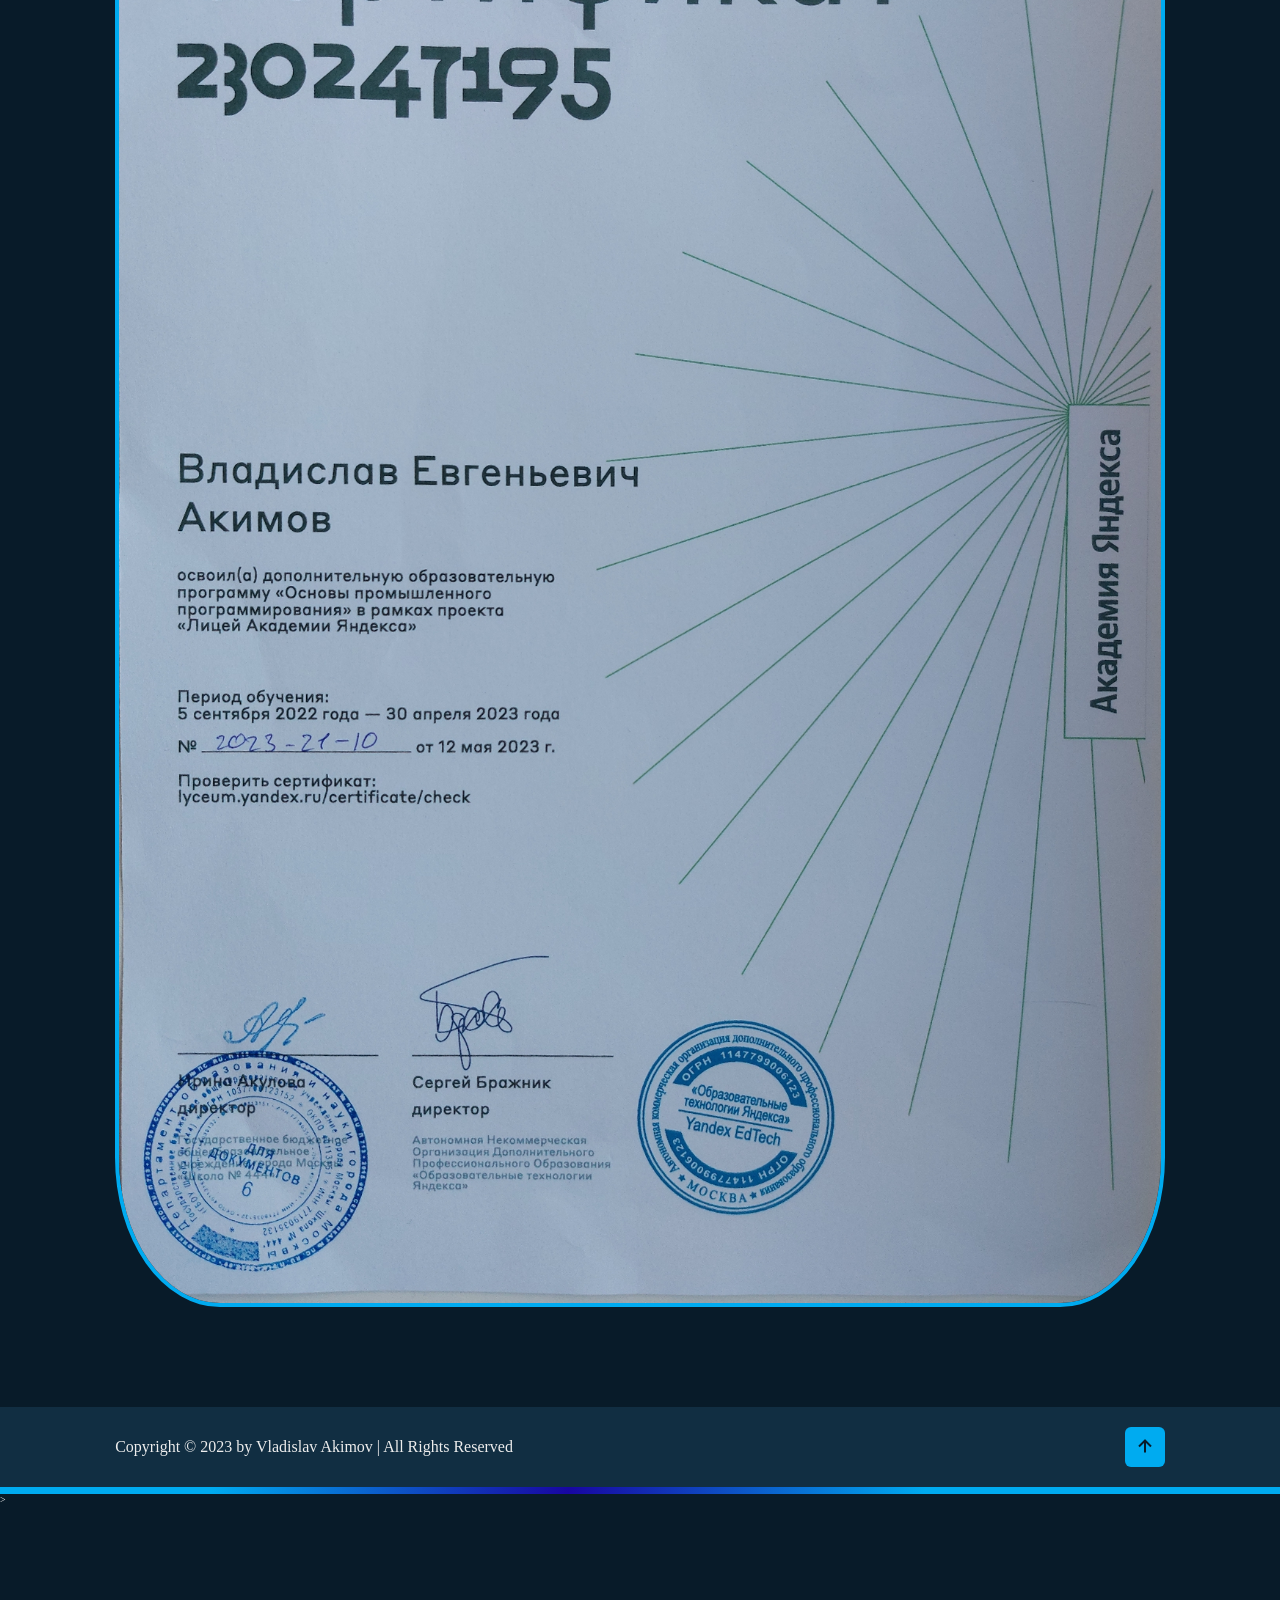
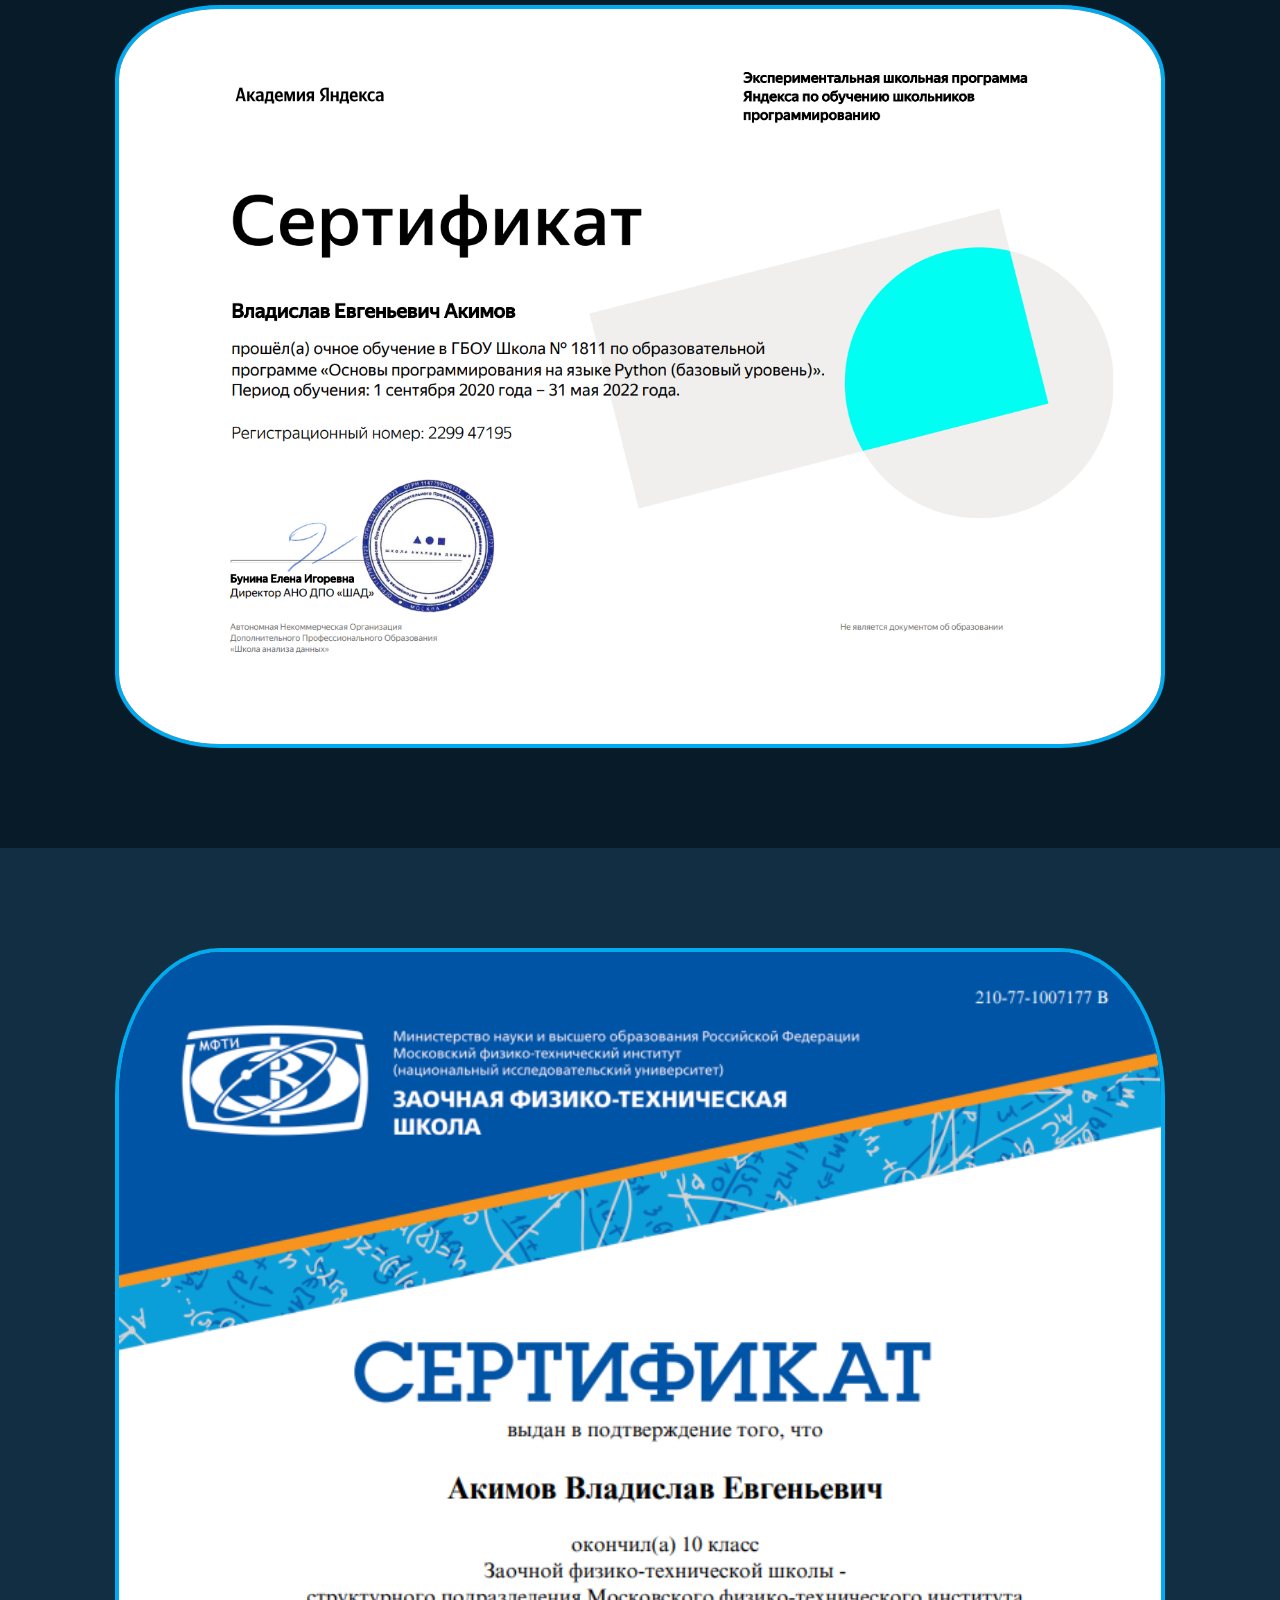
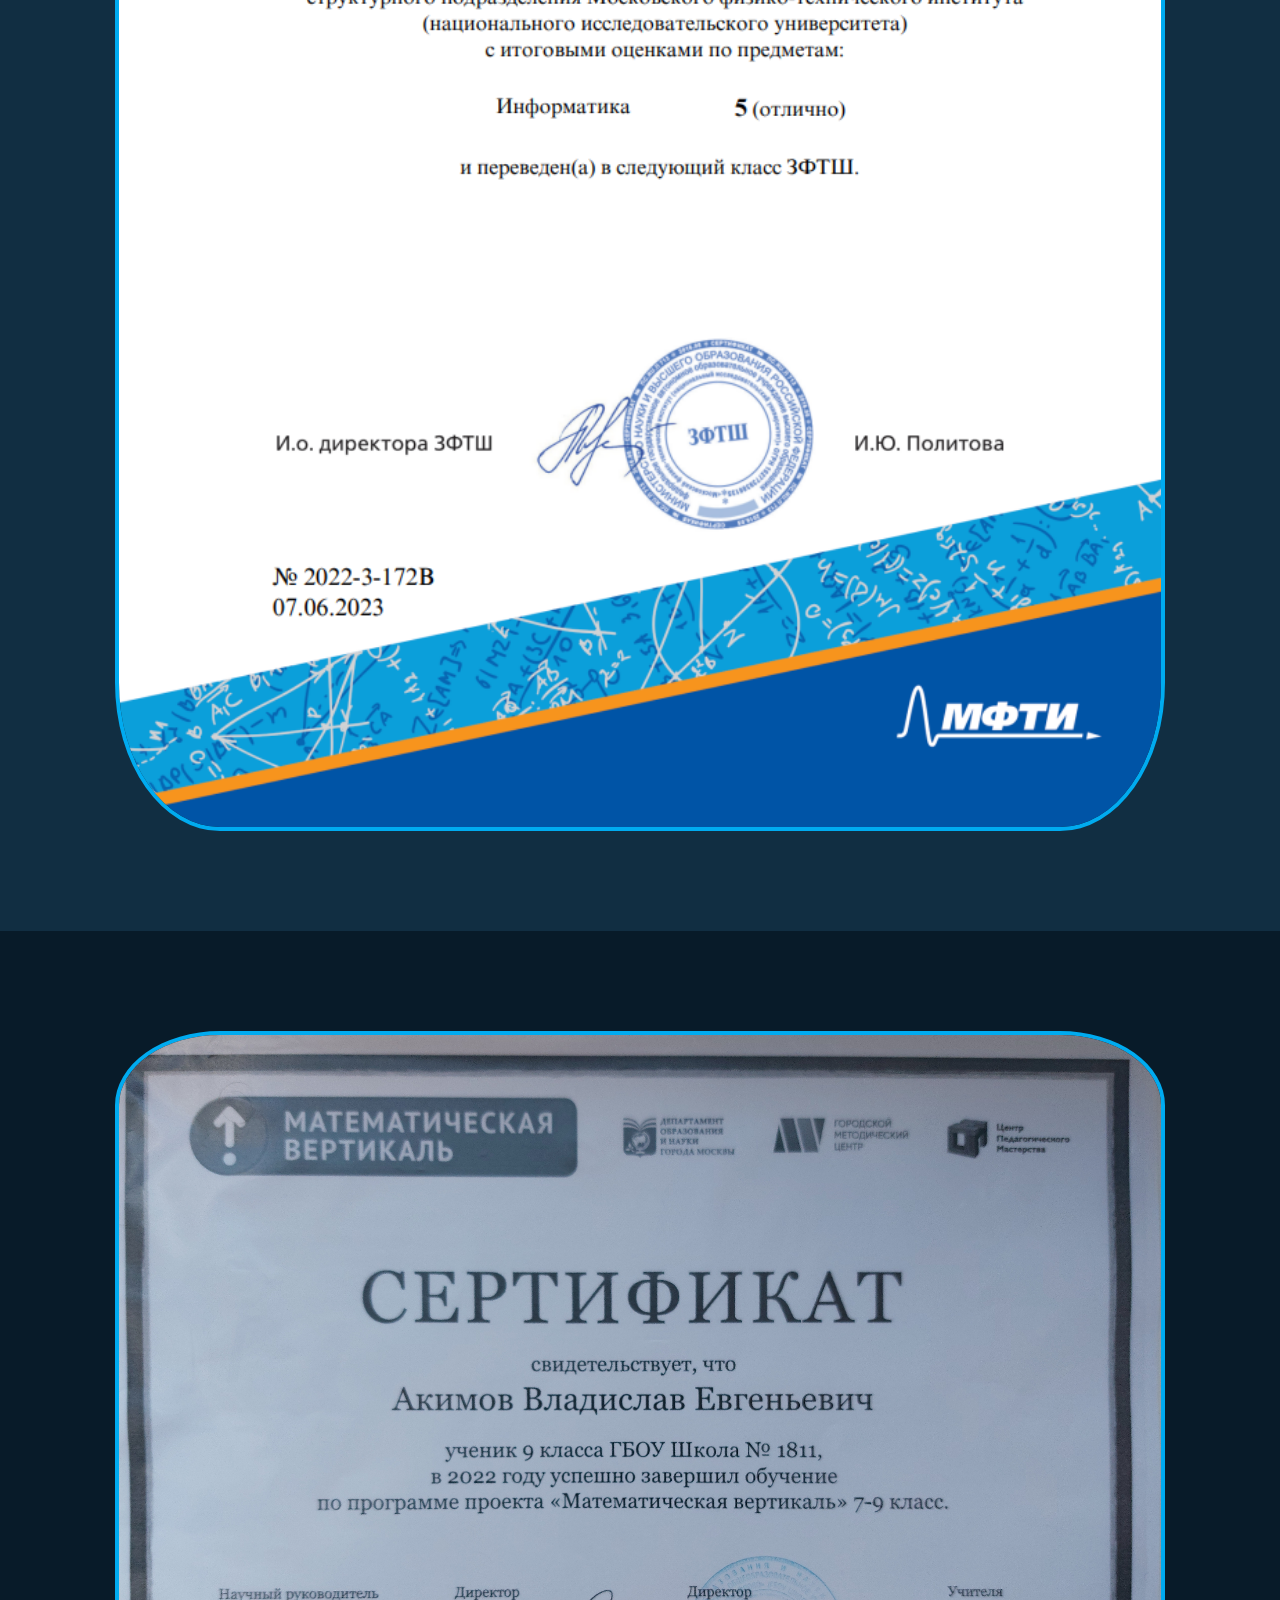
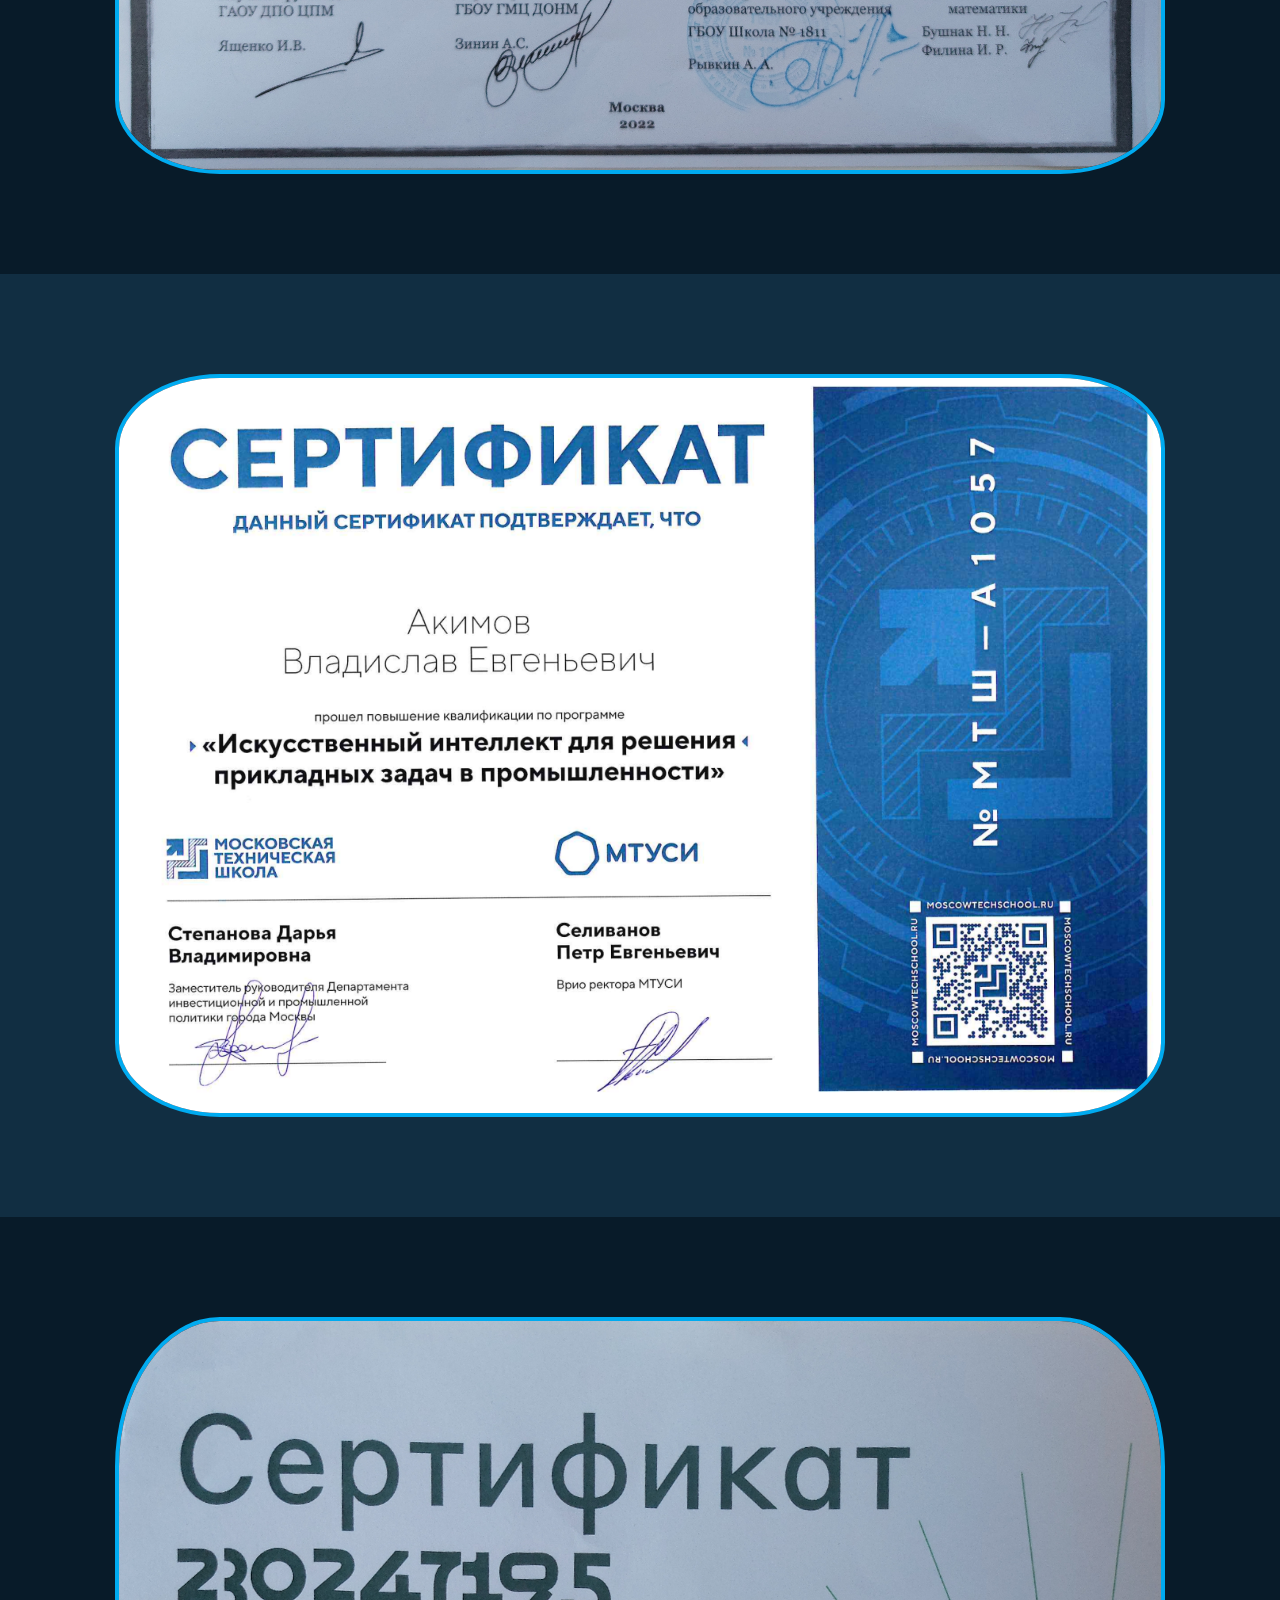
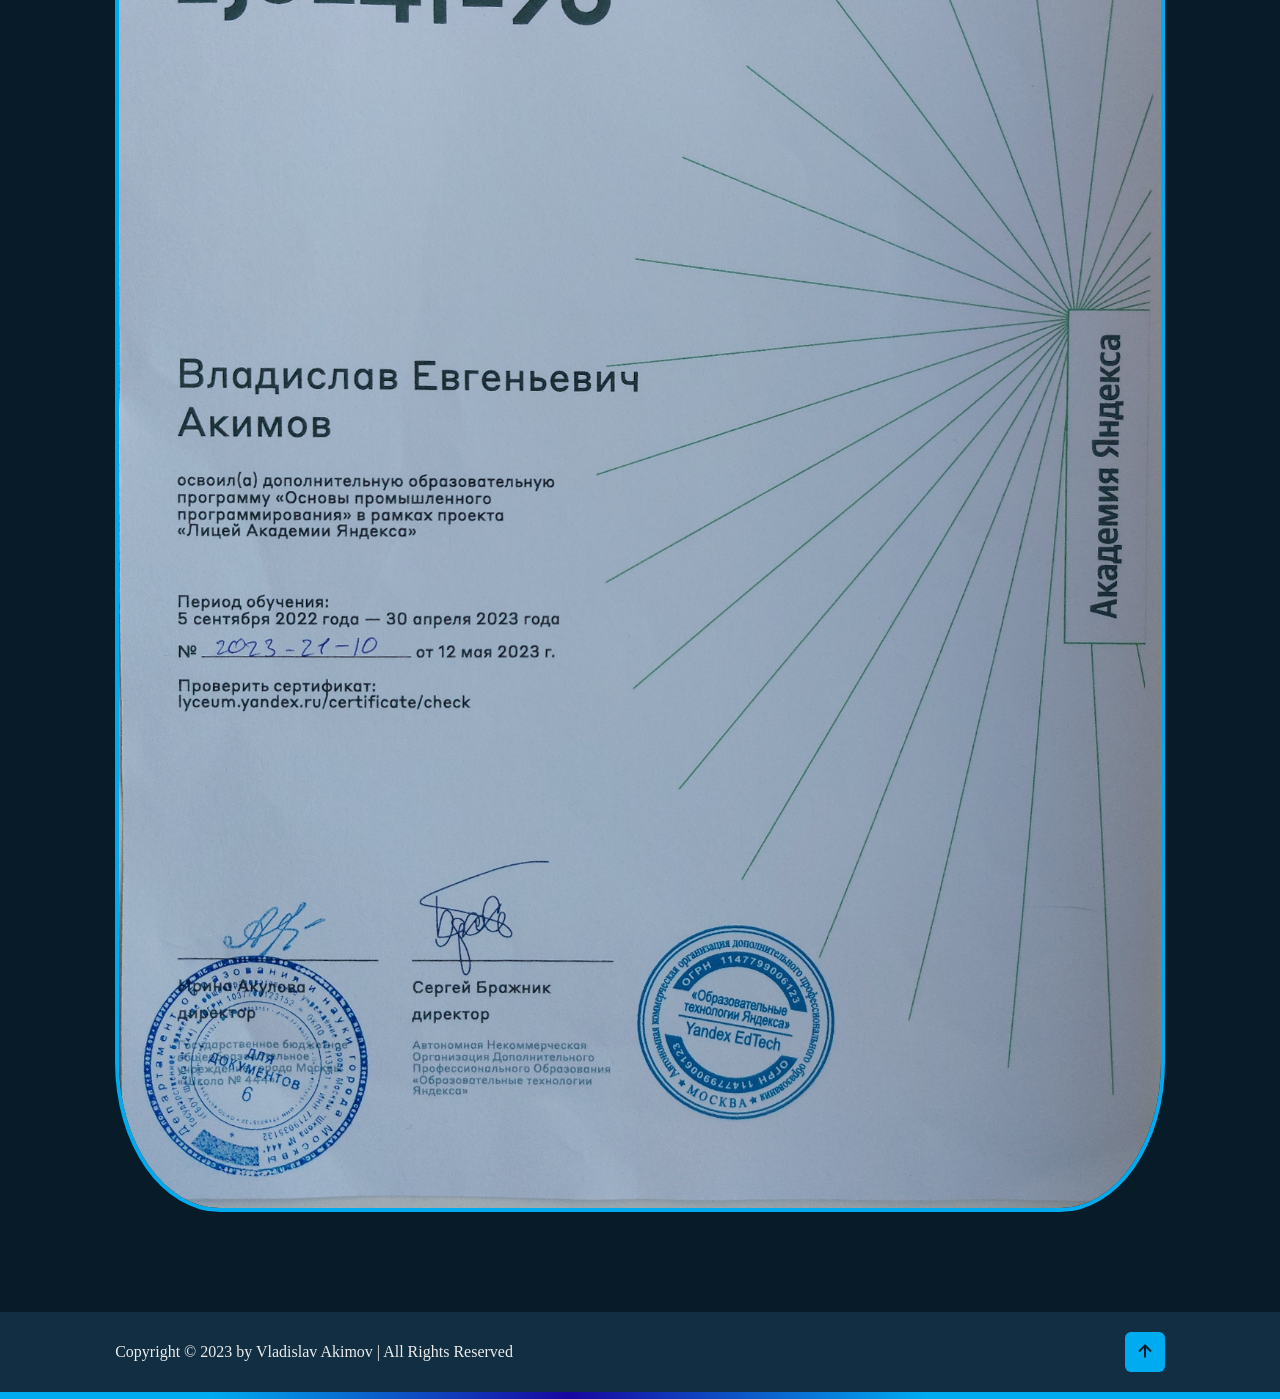
==== commit f93075ec: "Update achievements.html" ====
--- a/achievements.html
+++ b/achievements.html
@@ -7,7 +7,90 @@
     <title>Vladislav Akimov's achievements</title>
     <link rel="stylesheet" href="static/css/achievement_style.css">
     <link href="https://unpkg.com/boxicons@2.1.4/css/boxicons.min.css" rel="stylesheet">
+    <link rel="apple-touch-icon" sizes="57x57" href="static/ico/apple-icon-57x57.png"<!DOCTYPE html>
+<html lang="en">
+<head>
+    <meta charset="UTF-8">
+    <meta http-equiv="X-UA-Compatible" content="IE=edge">
+    <meta name="viewport" content="width=device-width, initial-scale=1.0">
+    <title>Vladislav Akimov's achievements</title>
+    <link rel="stylesheet" href="static/css/achievement_style.css">
+    <link href="https://unpkg.com/boxicons@2.1.4/css/boxicons.min.css" rel="stylesheet">
     <link rel="apple-touch-icon" sizes="57x57" href="static/ico/apple-icon-57x57.png">
+    <link rel="apple-touch-icon" sizes="60x60" href="static/ico/apple-icon-60x60.png">
+    <link rel="apple-touch-icon" sizes="72x72" href="static/ico/apple-icon-72x72.png">
+    <link rel="apple-touch-icon" sizes="76x76" href="static/ico/apple-icon-76x76.png">
+    <link rel="apple-touch-icon" sizes="114x114" href="static/ico/apple-icon-114x114.png">
+    <link rel="apple-touch-icon" sizes="120x120" href="static/ico/apple-icon-120x120.png">
+    <link rel="apple-touch-icon" sizes="144x144" href="static/ico/apple-icon-144x144.png">
+    <link rel="apple-touch-icon" sizes="152x152" href="static/ico/apple-icon-152x152.png">
+    <link rel="apple-touch-icon" sizes="180x180" href="static/ico/apple-icon-180x180.png">
+    <link rel="icon" type="image/png" sizes="192x192"  href="static/ico/android-icon-192x192.png">
+    <link rel="icon" type="image/png" sizes="32x32" href="static/ico/favicon-32x32.png">
+    <link rel="icon" type="image/png" sizes="96x96" href="static/ico/favicon-96x96.png">
+    <link rel="icon" type="image/png" sizes="16x16" href="static/ico/favicon-16x16.png">
+    <link rel="manifest" href="/manifest.json">
+    <meta name="msapplication-TileColor" content="#ffffff">
+    <meta name="msapplication-TileImage" content="/ms-icon-144x144.png">
+    <meta name="theme-color" content="#ffffff">
+</head>
+<body>
+    <header class="header">
+        <a href="https://vk.com/vladlenprk" target="_blank" class="logo">Vladislav<span class="animate" style="--i:1;"></span></a>
+
+        <div class="bx bx-menu" id="menu-icon"></div>
+
+        <nav class="navbar">
+            <a href="#Yandex1" class="active"><i class='bx bxl-python' ></i> Basics of Python</a>
+            <a href="#ZFTSH1"><i class='bx bx-desktop' ></i> ZFTSH</a>
+            <a href="#MV1"><i class='bx bx-math' ></i> Math</a>
+            <a href="#MTUCI"><i class='bx bxl-android'></i> MTUCI</a>
+            <a href="#Yandex2"><i class='bx bx-terminal'></i> Industrial Programming</a>
+
+            <audio autoplay="autoplay" controls="controls" loop="loop" src="../static/music/melody.mp3"></audio>
+
+            <span class="active-nav"></span>
+
+            <span class="animate" style="--i:2;"></span>
+        </nav>
+    </header>
+
+    <section class="Yandex1 show-animate" id="Yandex1">
+        <img src="static/achievement/Y1.0.png" loading="lazy" alt="">
+    </section>
+
+    <section class="ZFTSH1" id="ZFTSH1">
+        <img src="static/achievement/ZFTSH1.0.png" loading="lazy" alt="">
+    </section>
+
+    <section class="MV1" id="MV1">
+        <img src="static/achievement/MV1.0.jpg" loading="lazy" alt="">
+    </section>
+
+    <section class="MTUCI" id="MTUCI">
+        <img src="static/achievement/MTUCI.png" loading="lazy" alt="">
+    </section>
+
+    <section class="Yandex2" id="Yandex2">
+        <img src="static/achievement/Y2.0.jpg" loading="lazy" alt="">
+    </section>
+
+    <footer class="footer">
+        <div class="footer-text">
+            <p>Copyright &copy; 2023 by Vladislav Akimov | All Rights Reserved</p>
+
+        </div>
+
+        <div class="footer-iconTop">
+            <a href="#Yandex1"><i class="bx bx-up-arrow-alt"></i></a>
+
+        </div>
+    </footer>
+
+    <script src="static/js/script.js"></script>
+
+</body>
+</html>>
     <link rel="apple-touch-icon" sizes="60x60" href="static/ico/apple-icon-60x60.png">
     <link rel="apple-touch-icon" sizes="72x72" href="static/ico/apple-icon-72x72.png">
     <link rel="apple-touch-icon" sizes="76x76" href="static/ico/apple-icon-76x76.png">
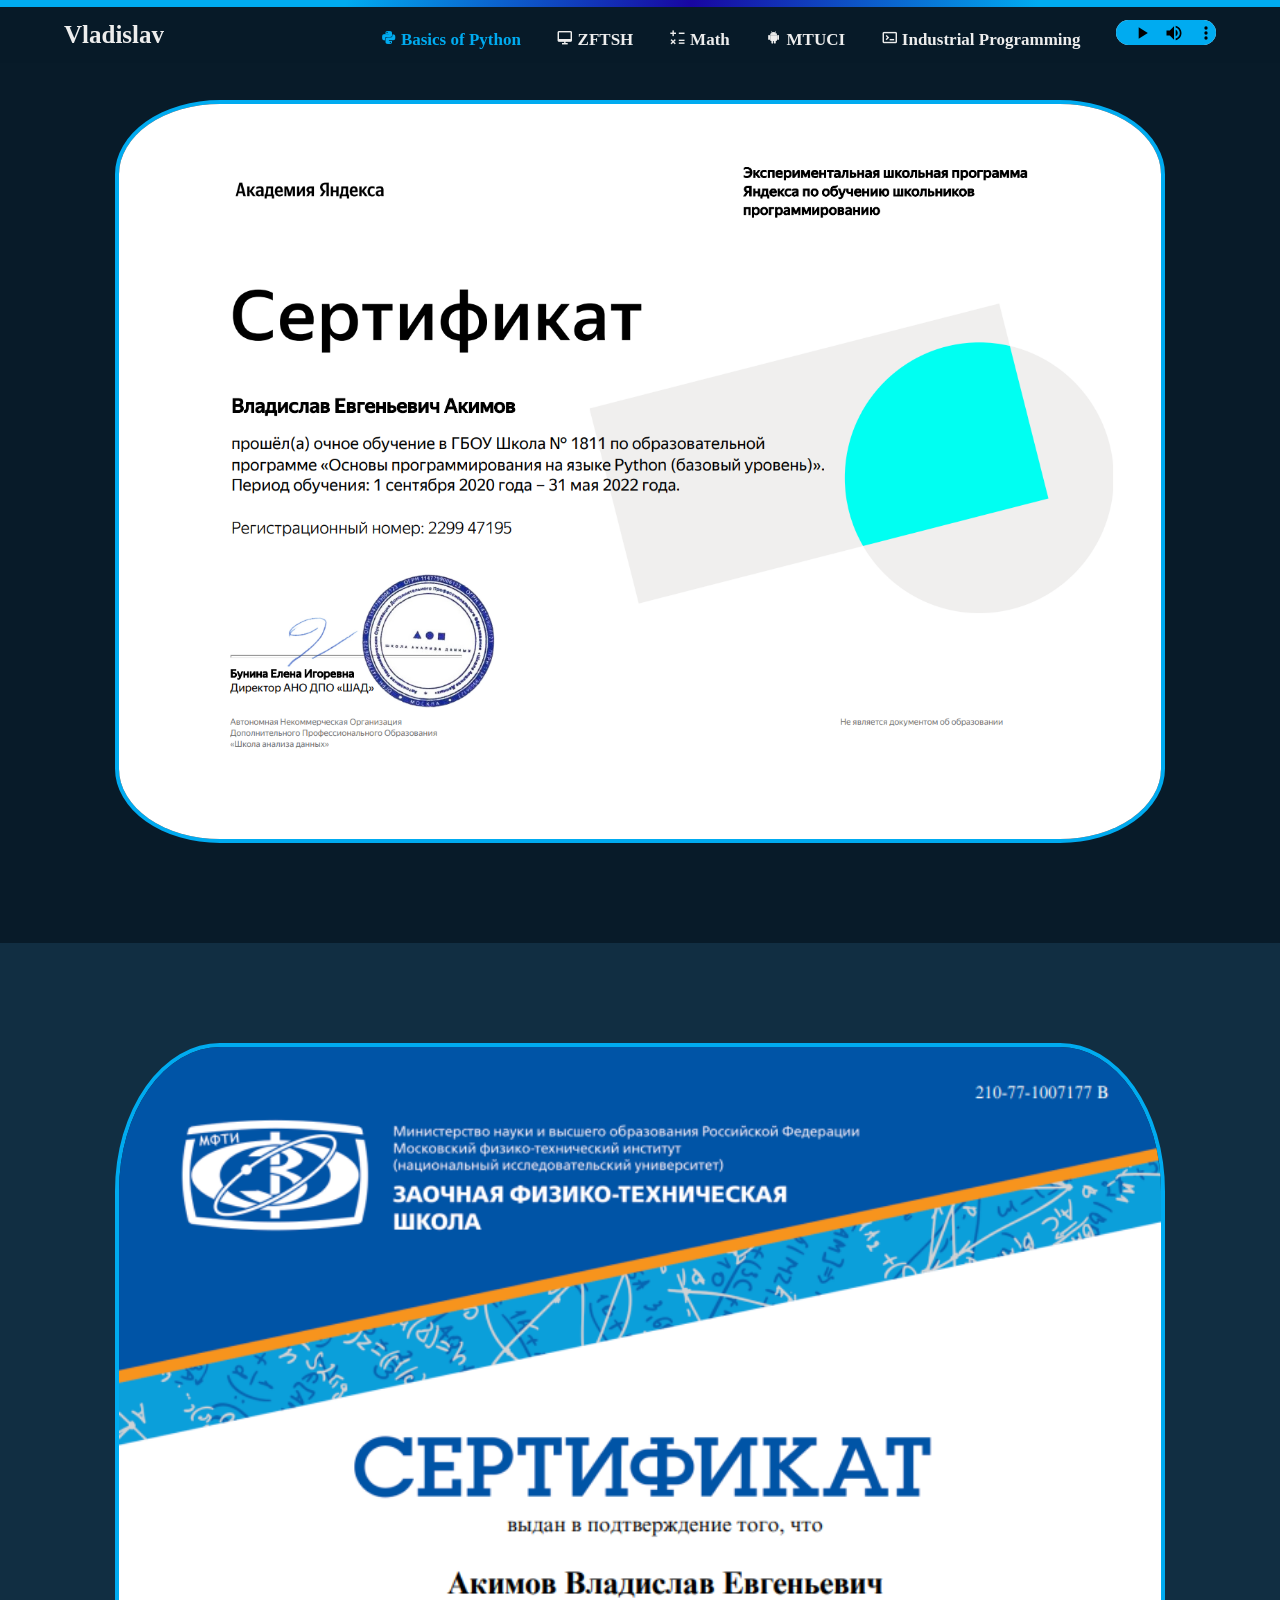
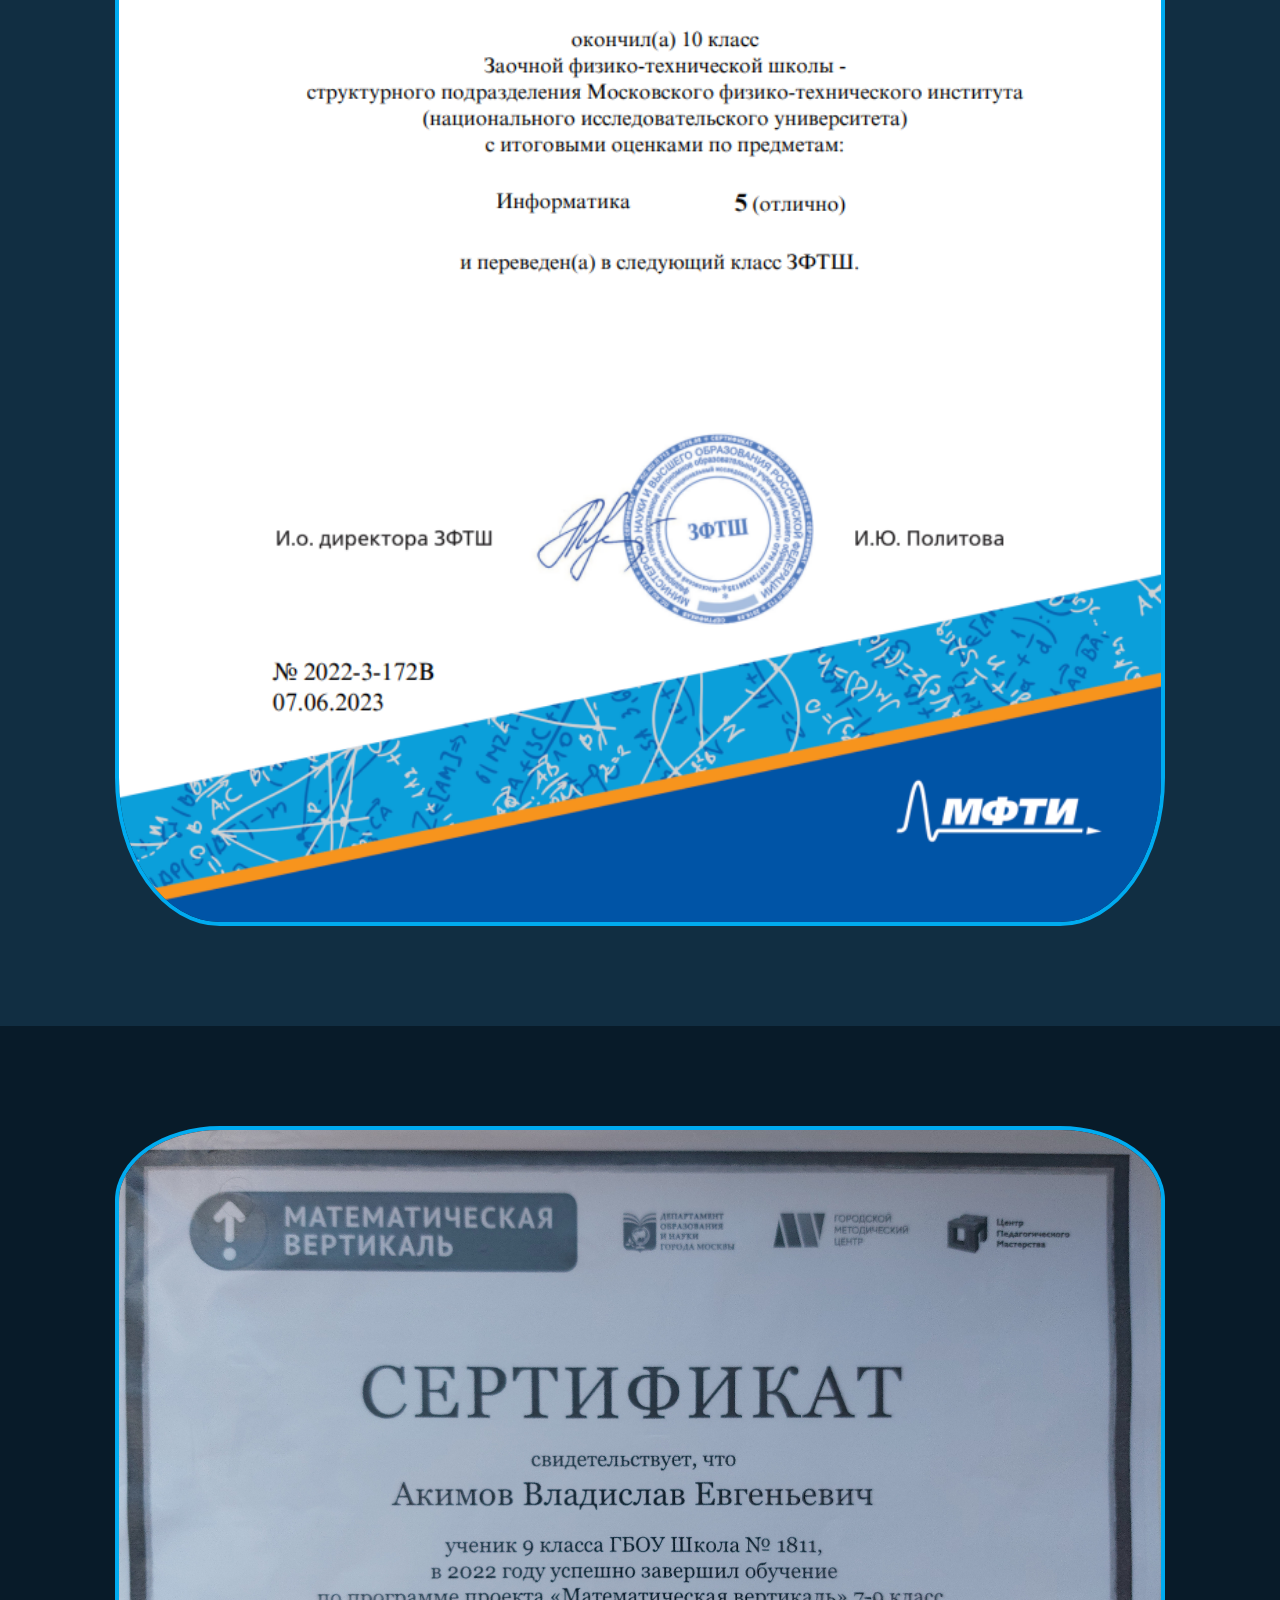
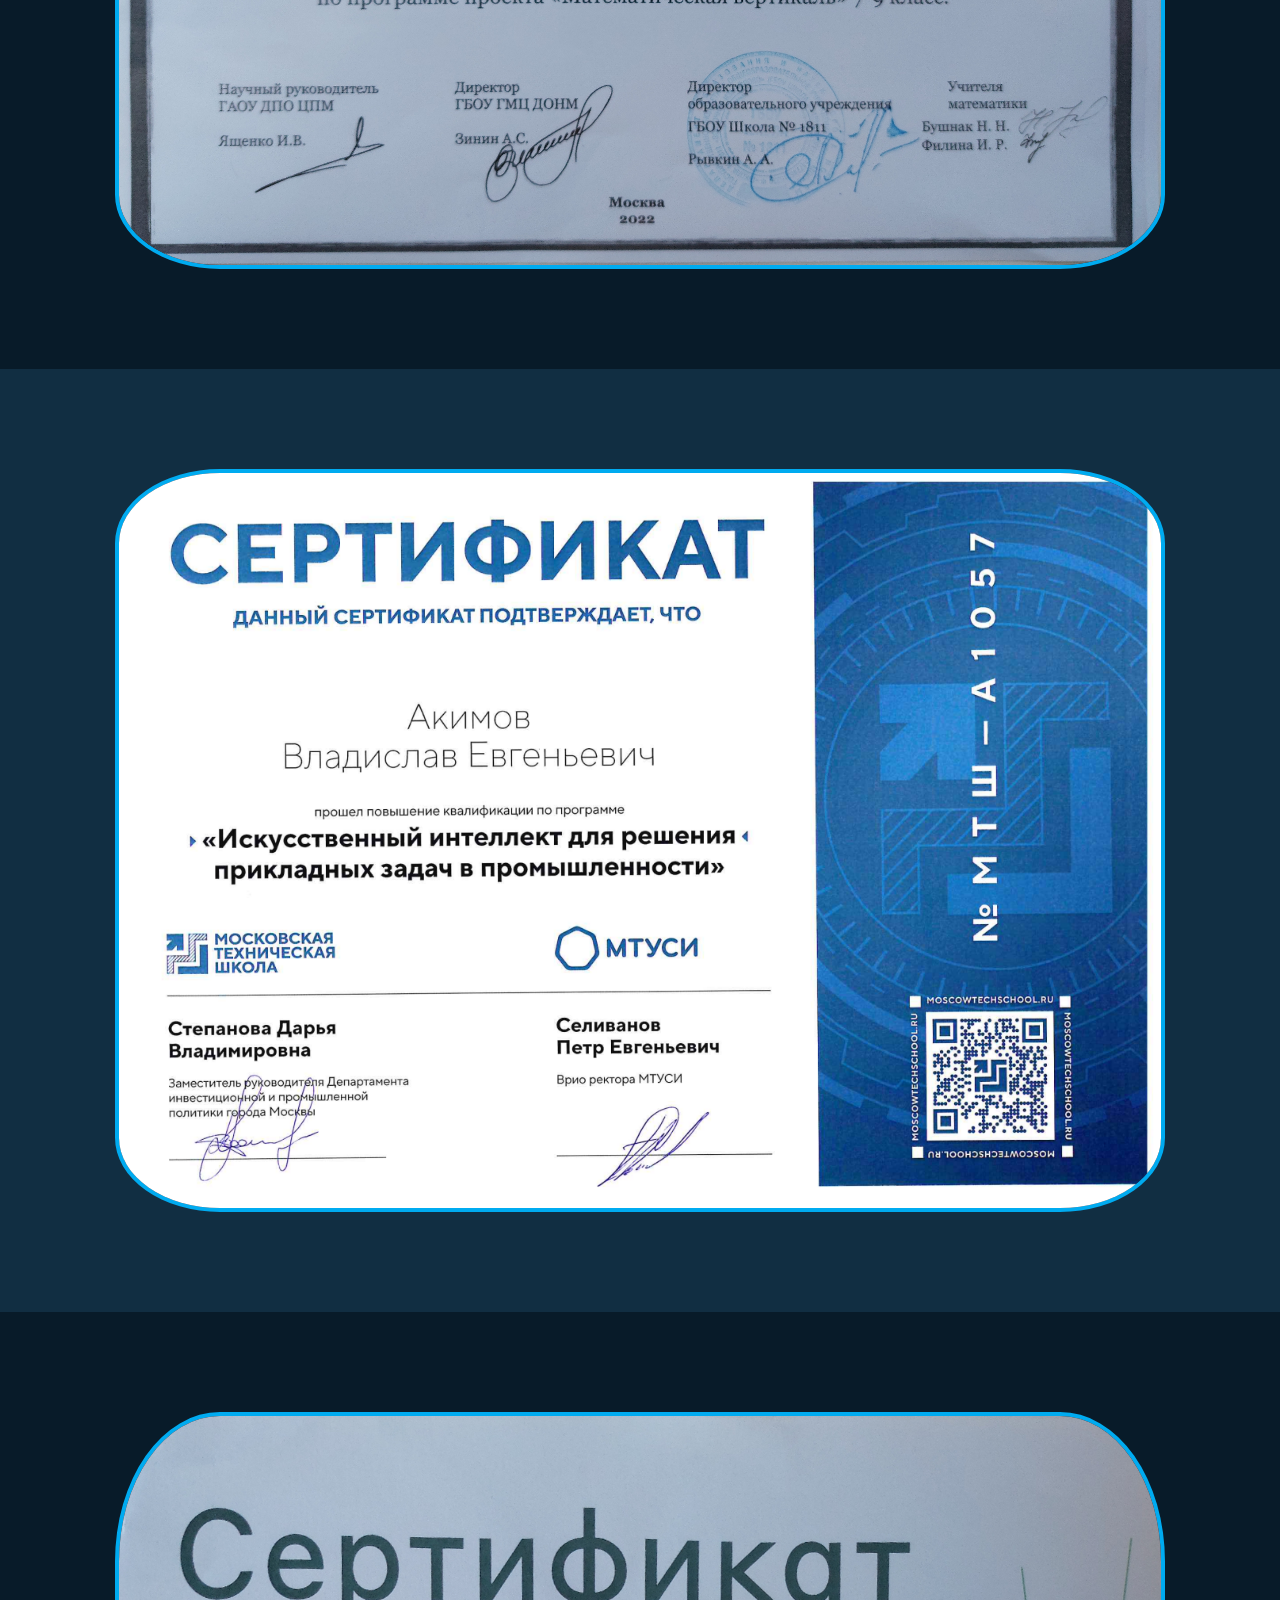
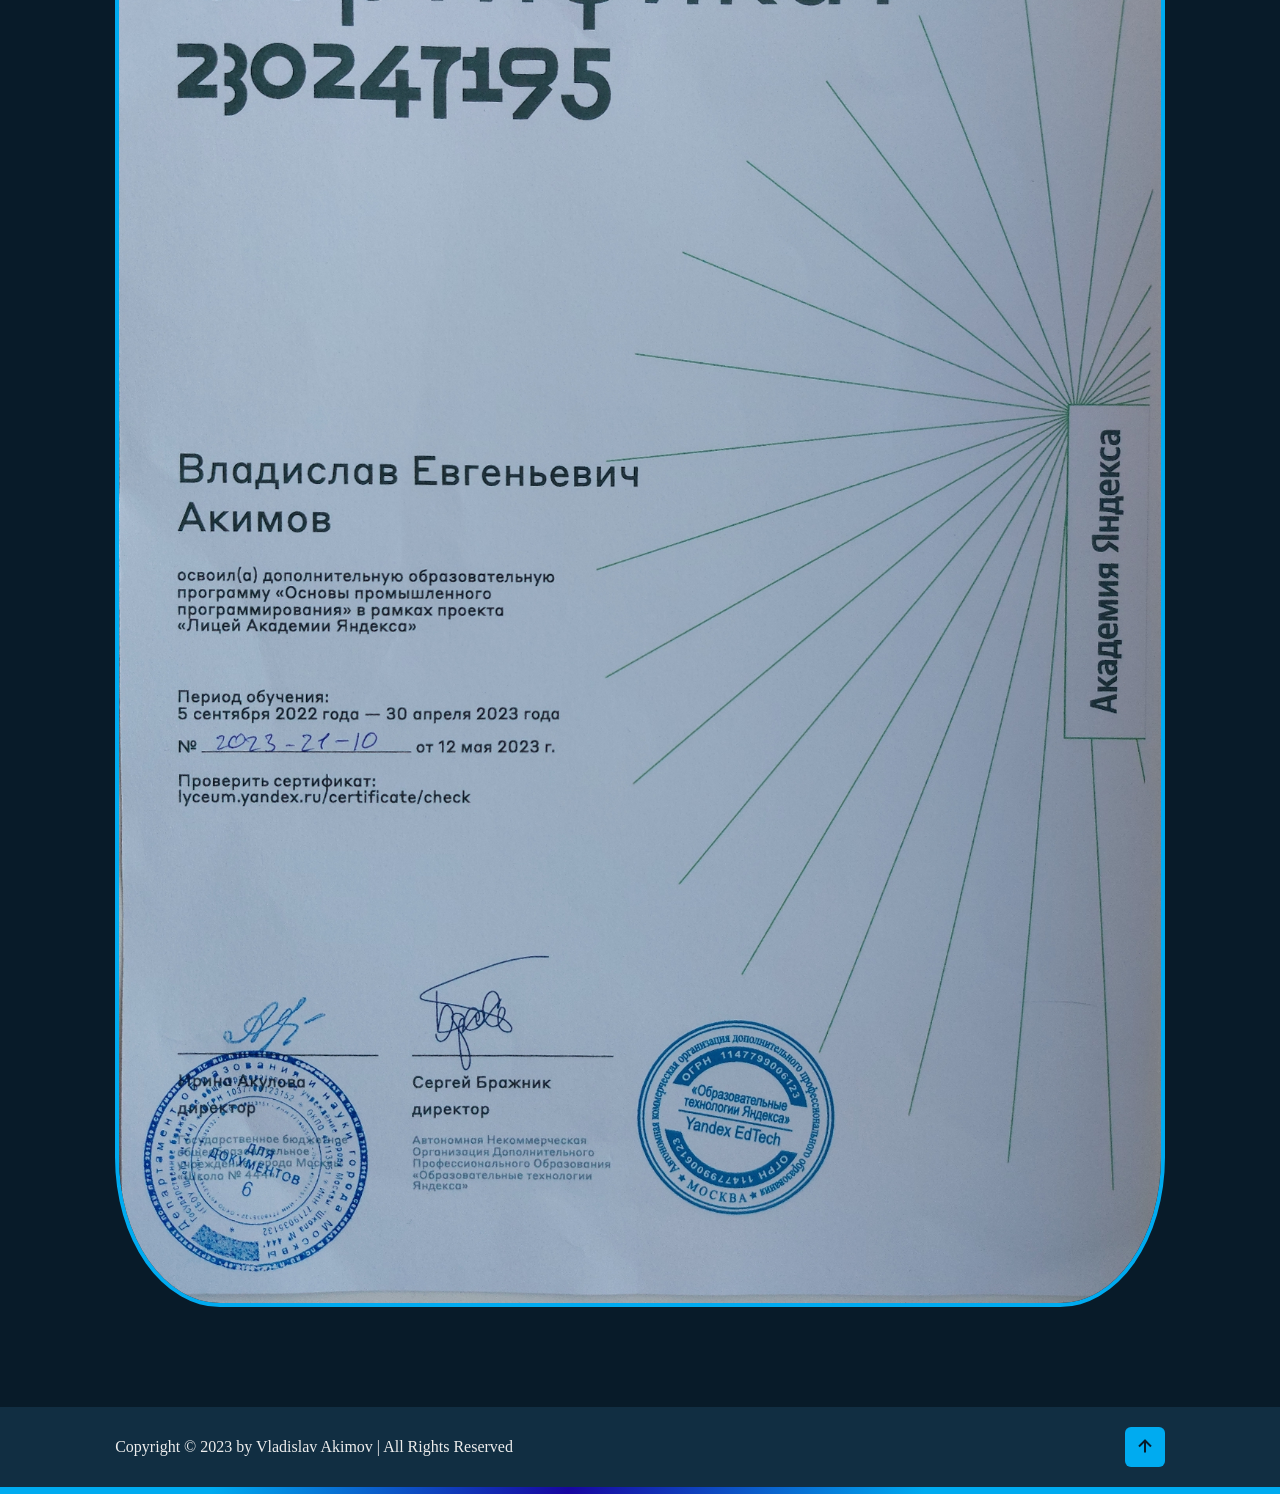
==== commit 528a5f02: "Update achievements.html" ====
--- a/achievements.html
+++ b/achievements.html
@@ -1,13 +1,4 @@
 <!DOCTYPE html>
-<html lang="en">
-<head>
-    <meta charset="UTF-8">
-    <meta http-equiv="X-UA-Compatible" content="IE=edge">
-    <meta name="viewport" content="width=device-width, initial-scale=1.0">
-    <title>Vladislav Akimov's achievements</title>
-    <link rel="stylesheet" href="static/css/achievement_style.css">
-    <link href="https://unpkg.com/boxicons@2.1.4/css/boxicons.min.css" rel="stylesheet">
-    <link rel="apple-touch-icon" sizes="57x57" href="static/ico/apple-icon-57x57.png"<!DOCTYPE html>
 <html lang="en">
 <head>
     <meta charset="UTF-8">
@@ -25,7 +16,7 @@
     <link rel="apple-touch-icon" sizes="144x144" href="static/ico/apple-icon-144x144.png">
     <link rel="apple-touch-icon" sizes="152x152" href="static/ico/apple-icon-152x152.png">
     <link rel="apple-touch-icon" sizes="180x180" href="static/ico/apple-icon-180x180.png">
-    <link rel="icon" type="image/png" sizes="192x192"  href="static/ico/android-icon-192x192.png">
+    <link rel="icon" type="image/png" sizes="192x192" href="static/ico/android-icon-192x192.png">
     <link rel="icon" type="image/png" sizes="32x32" href="static/ico/favicon-32x32.png">
     <link rel="icon" type="image/png" sizes="96x96" href="static/ico/favicon-96x96.png">
     <link rel="icon" type="image/png" sizes="16x16" href="static/ico/favicon-16x16.png">
@@ -35,133 +26,60 @@
     <meta name="theme-color" content="#ffffff">
 </head>
 <body>
-    <header class="header">
-        <a href="https://vk.com/vladlenprk" target="_blank" class="logo">Vladislav<span class="animate" style="--i:1;"></span></a>
+<header class="header">
+    <a href="https://vk.com/Vld251" target="_blank" class="logo">Vladislav<span class="animate"
+                                                                                style="--i:1;"></span></a>
 
-        <div class="bx bx-menu" id="menu-icon"></div>
+    <div class="bx bx-menu" id="menu-icon"></div>
 
-        <nav class="navbar">
-            <a href="#Yandex1" class="active"><i class='bx bxl-python' ></i> Basics of Python</a>
-            <a href="#ZFTSH1"><i class='bx bx-desktop' ></i> ZFTSH</a>
-            <a href="#MV1"><i class='bx bx-math' ></i> Math</a>
-            <a href="#MTUCI"><i class='bx bxl-android'></i> MTUCI</a>
-            <a href="#Yandex2"><i class='bx bx-terminal'></i> Industrial Programming</a>
+    <nav class="navbar">
+        <a href="#Yandex1" class="active"><i class='bx bxl-python'></i> Basics of Python</a>
+        <a href="#ZFTSH1"><i class='bx bx-desktop'></i> ZFTSH</a>
+        <a href="#MV1"><i class='bx bx-math'></i> Math</a>
+        <a href="#MTUCI"><i class='bx bxl-android'></i> MTUCI</a>
+        <a href="#Yandex2"><i class='bx bx-terminal'></i> Industrial Programming</a>
 
-            <audio autoplay="autoplay" controls="controls" loop="loop" src="../static/music/melody.mp3"></audio>
+        <audio autoplay="autoplay" controls="controls" loop="loop" src="../static/music/melody.mp3"></audio>
 
-            <span class="active-nav"></span>
+        <span class="active-nav"></span>
 
-            <span class="animate" style="--i:2;"></span>
-        </nav>
-    </header>
+        <span class="animate" style="--i:2;"></span>
+    </nav>
+</header>
 
-    <section class="Yandex1 show-animate" id="Yandex1">
-        <img src="static/achievement/Y1.0.png" loading="lazy" alt="">
-    </section>
+<section class="Yandex1 show-animate" id="Yandex1">
+    <img src="static/achievement/Y1.0.png" loading="lazy" alt="">
+</section>
 
-    <section class="ZFTSH1" id="ZFTSH1">
-        <img src="static/achievement/ZFTSH1.0.png" loading="lazy" alt="">
-    </section>
+<section class="ZFTSH1" id="ZFTSH1">
+    <img src="static/achievement/ZFTSH1.0.png" loading="lazy" alt="">
+</section>
 
-    <section class="MV1" id="MV1">
-        <img src="static/achievement/MV1.0.jpg" loading="lazy" alt="">
-    </section>
+<section class="MV1" id="MV1">
+    <img src="static/achievement/MV1.0.jpg" loading="lazy" alt="">
+</section>
 
-    <section class="MTUCI" id="MTUCI">
-        <img src="static/achievement/MTUCI.png" loading="lazy" alt="">
-    </section>
+<section class="MTUCI" id="MTUCI">
+    <img src="static/achievement/MTUCI.png" loading="lazy" alt="">
+</section>
 
-    <section class="Yandex2" id="Yandex2">
-        <img src="static/achievement/Y2.0.jpg" loading="lazy" alt="">
-    </section>
+<section class="Yandex2" id="Yandex2">
+    <img src="static/achievement/Y2.0.jpg" loading="lazy" alt="">
+</section>
 
-    <footer class="footer">
-        <div class="footer-text">
-            <p>Copyright &copy; 2023 by Vladislav Akimov | All Rights Reserved</p>
+<footer class="footer">
+    <div class="footer-text">
+        <p>Copyright &copy; 2023 by Vladislav Akimov | All Rights Reserved</p>
 
-        </div>
+    </div>
 
-        <div class="footer-iconTop">
-            <a href="#Yandex1"><i class="bx bx-up-arrow-alt"></i></a>
+    <div class="footer-iconTop">
+        <a href="#Yandex1"><i class="bx bx-up-arrow-alt"></i></a>
 
-        </div>
-    </footer>
+    </div>
+</footer>
 
-    <script src="static/js/script.js"></script>
-
-</body>
-</html>>
-    <link rel="apple-touch-icon" sizes="60x60" href="static/ico/apple-icon-60x60.png">
-    <link rel="apple-touch-icon" sizes="72x72" href="static/ico/apple-icon-72x72.png">
-    <link rel="apple-touch-icon" sizes="76x76" href="static/ico/apple-icon-76x76.png">
-    <link rel="apple-touch-icon" sizes="114x114" href="static/ico/apple-icon-114x114.png">
-    <link rel="apple-touch-icon" sizes="120x120" href="static/ico/apple-icon-120x120.png">
-    <link rel="apple-touch-icon" sizes="144x144" href="static/ico/apple-icon-144x144.png">
-    <link rel="apple-touch-icon" sizes="152x152" href="static/ico/apple-icon-152x152.png">
-    <link rel="apple-touch-icon" sizes="180x180" href="static/ico/apple-icon-180x180.png">
-    <link rel="icon" type="image/png" sizes="192x192"  href="static/ico/android-icon-192x192.png">
-    <link rel="icon" type="image/png" sizes="32x32" href="static/ico/favicon-32x32.png">
-    <link rel="icon" type="image/png" sizes="96x96" href="static/ico/favicon-96x96.png">
-    <link rel="icon" type="image/png" sizes="16x16" href="static/ico/favicon-16x16.png">
-    <link rel="manifest" href="/manifest.json">
-    <meta name="msapplication-TileColor" content="#ffffff">
-    <meta name="msapplication-TileImage" content="/ms-icon-144x144.png">
-    <meta name="theme-color" content="#ffffff">
-</head>
-<body>
-    <header class="header">
-        <a href="https://vk.com/vladlenprk" target="_blank" class="logo">Vladislav<span class="animate" style="--i:1;"></span></a>
-
-        <div class="bx bx-menu" id="menu-icon"></div>
-
-        <nav class="navbar">
-            <a href="#Yandex1" class="active"><i class='bx bxl-python' ></i> Basics of Python</a>
-            <a href="#ZFTSH1"><i class='bx bx-desktop' ></i> ZFTSH</a>
-            <a href="#MV1"><i class='bx bx-math' ></i> Math</a>
-            <a href="#MTUCI"><i class='bx bxl-android'></i> MTUCI</a>
-            <a href="#Yandex2"><i class='bx bx-terminal'></i> Industrial Programming</a>
-
-            <audio autoplay="autoplay" controls="controls" loop="loop" src="static/music/melody.mp3"></audio>
-
-            <span class="active-nav"></span>
-
-            <span class="animate" style="--i:2;"></span>
-        </nav>
-    </header>
-
-    <section class="Yandex1 show-animate" id="Yandex1">
-        <img src="static/achievement/Y1.0.png" loading="lazy" alt="">
-    </section>
-
-    <section class="ZFTSH1" id="ZFTSH1">
-        <img src="static/achievement/ZFTSH1.0.png" loading="lazy" alt="">
-    </section>
-
-    <section class="MV1" id="MV1">
-        <img src="static/achievement/MV1.0.jpg" loading="lazy" alt="">
-    </section>
-
-    <section class="MTUCI" id="MTUCI">
-        <img src="static/achievement/MTUCI.png" loading="lazy" alt="">
-    </section>
-
-    <section class="Yandex2" id="Yandex2">
-        <img src="static/achievement/Y2.0.jpg" loading="lazy" alt="">
-    </section>
-
-    <footer class="footer">
-        <div class="footer-text">
-            <p>Copyright &copy; 2023 by Vladislav Akimov | All Rights Reserved</p>
-
-        </div>
-
-        <div class="footer-iconTop">
-            <a href="#home"><i class="bx bx-up-arrow-alt"></i></a>
-
-        </div>
-    </footer>
-
-    <script src="static/js/script.js"></script>
+<script src="static/js/script.js"></script>
 
 </body>
 </html>
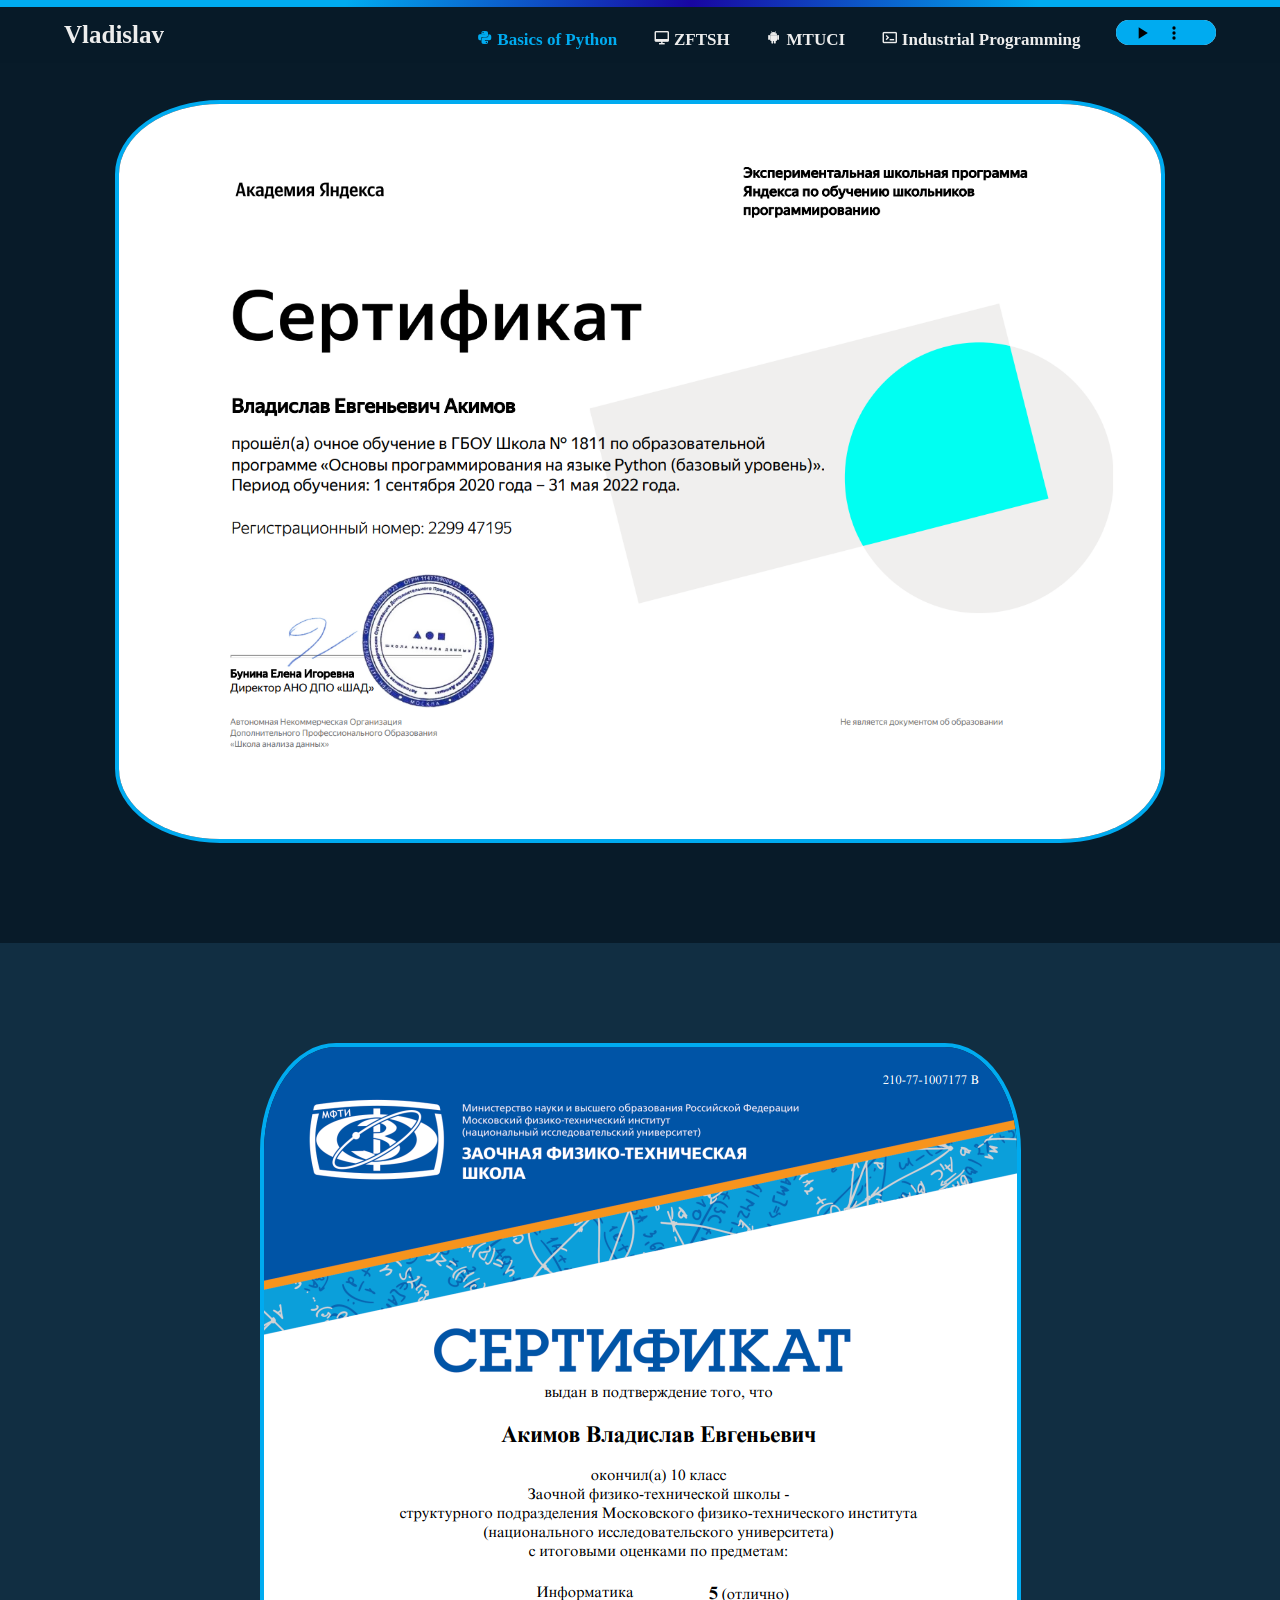
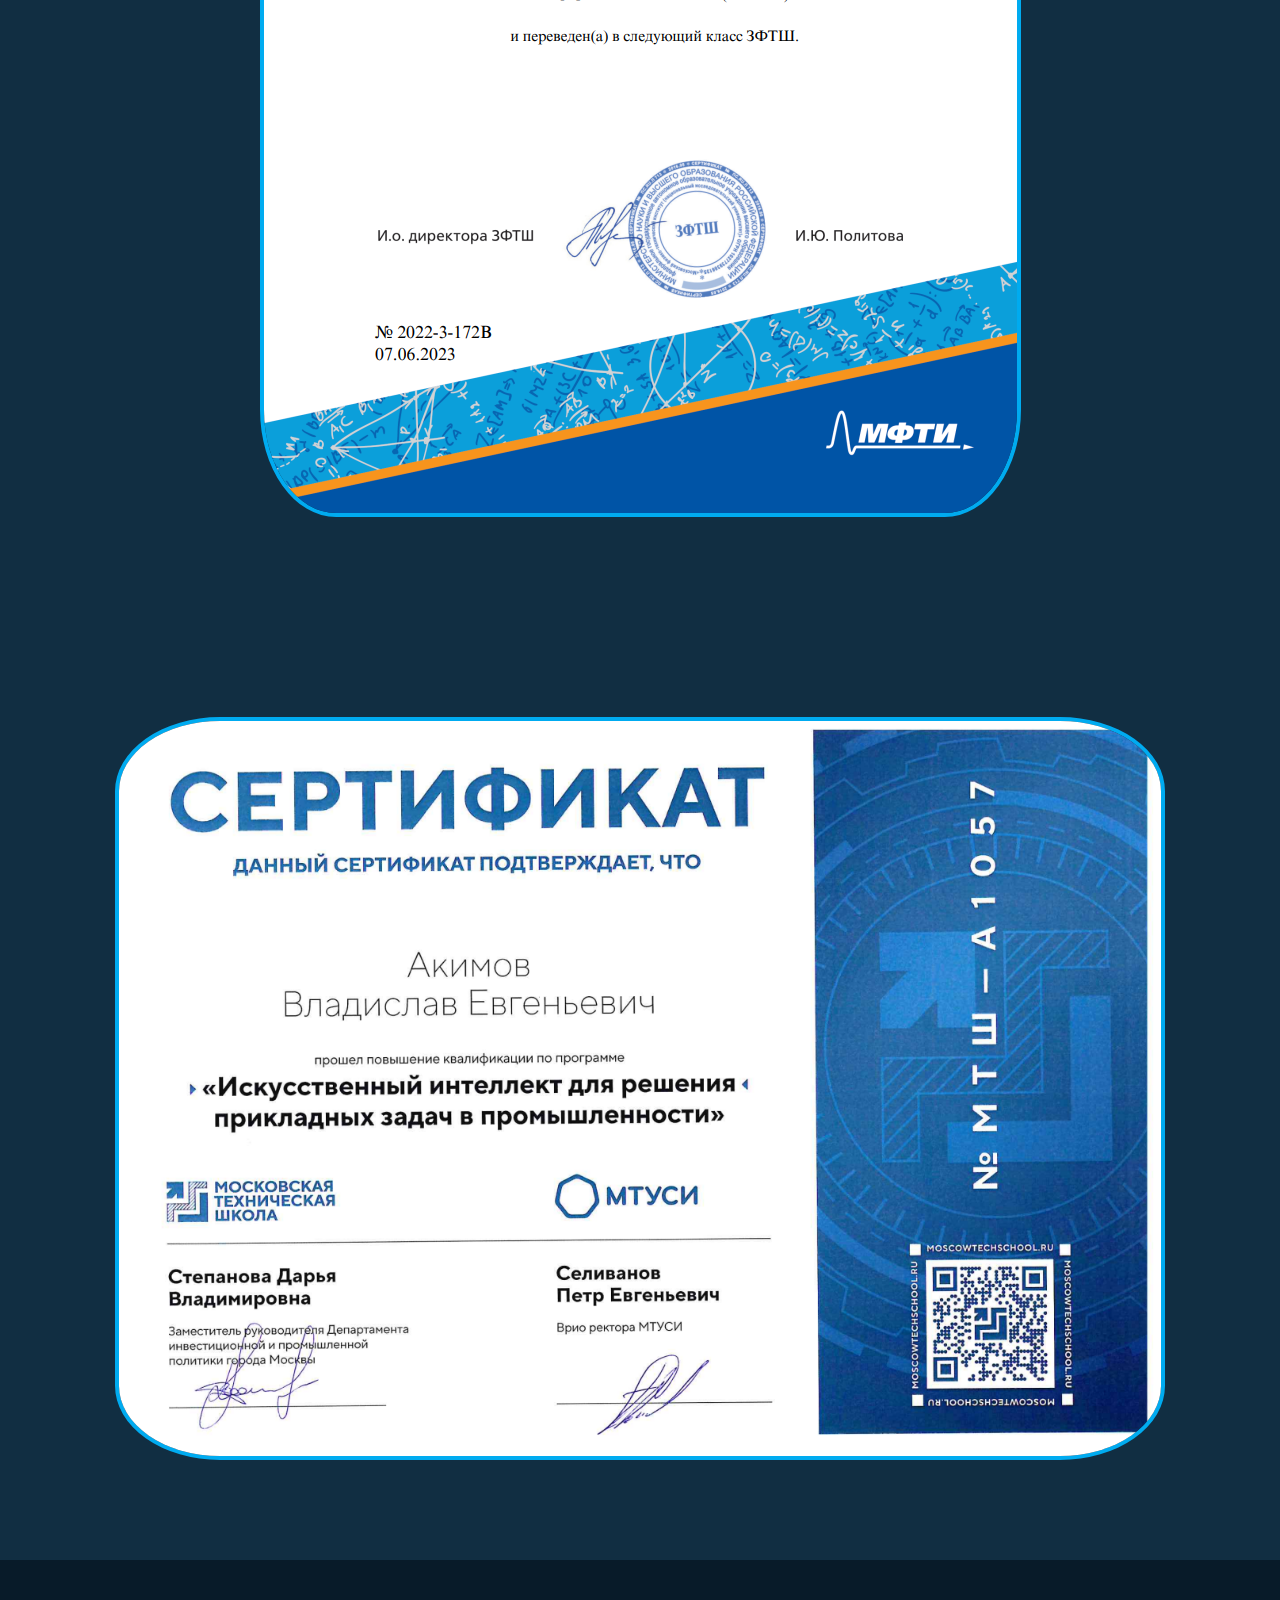
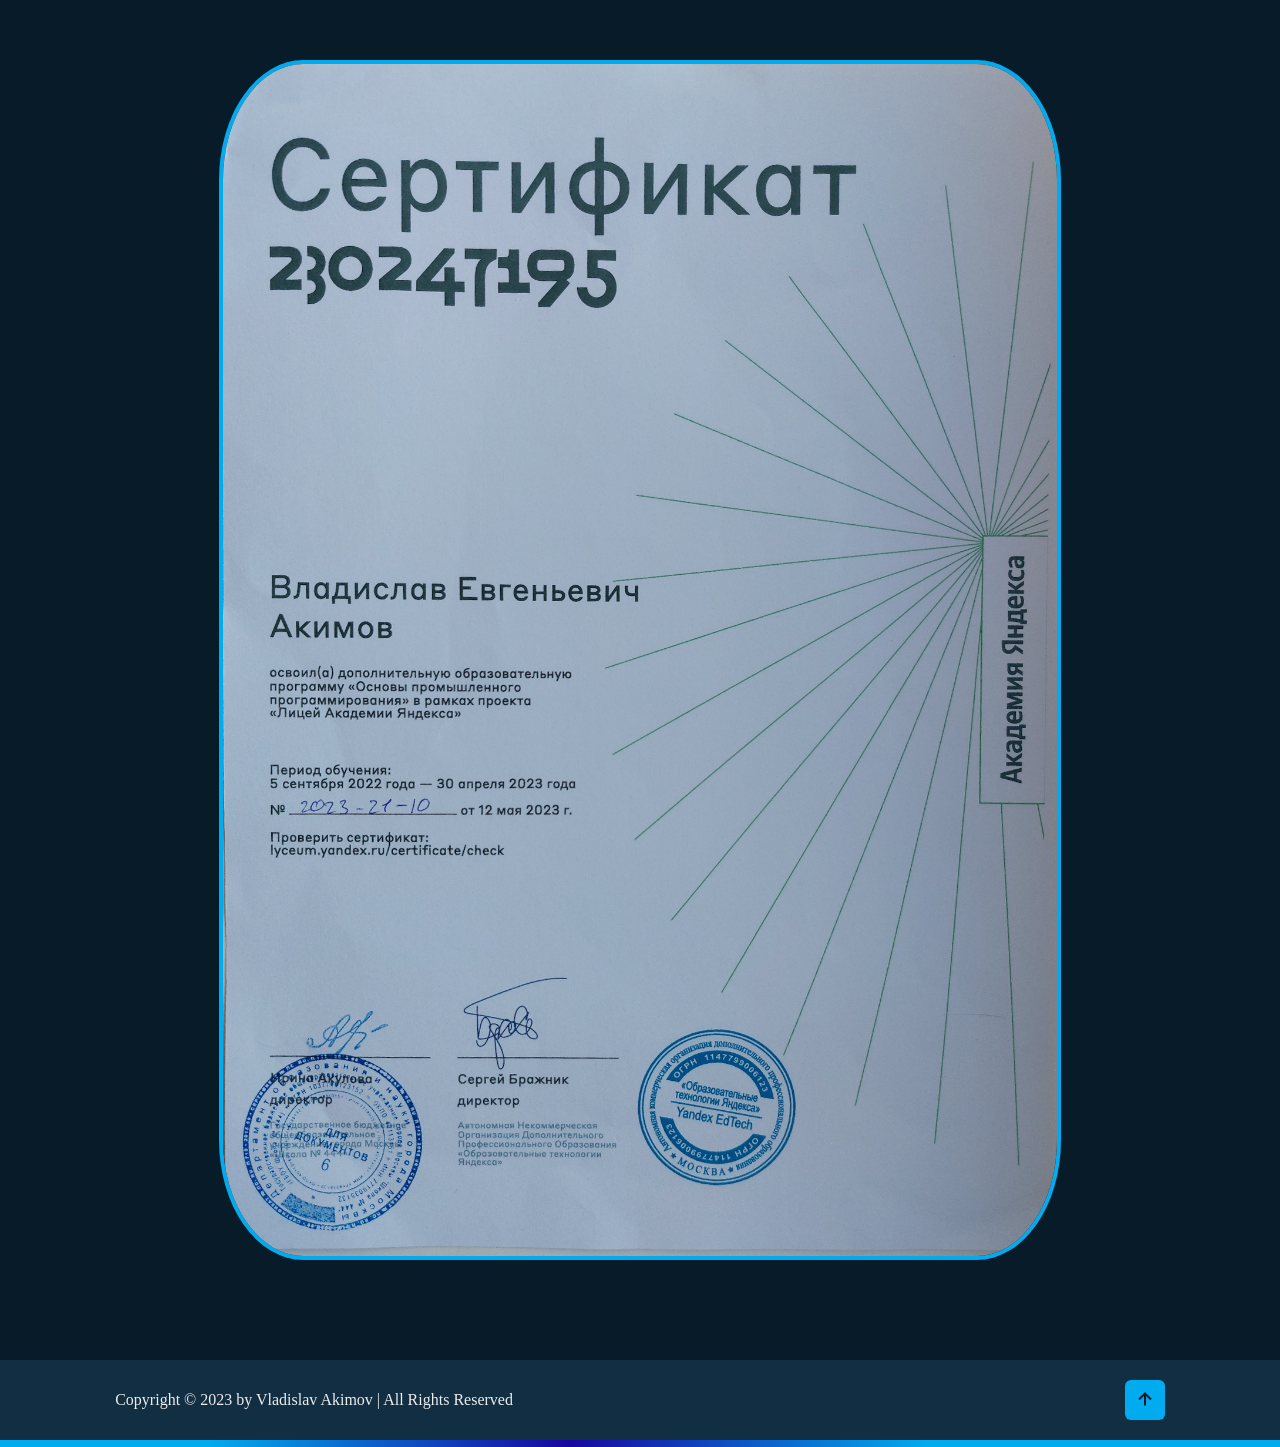
==== commit 253e931e: "update everything" ====
--- a/achievements.html
+++ b/achievements.html
@@ -35,7 +35,6 @@
     <nav class="navbar">
         <a href="#Yandex1" class="active"><i class='bx bxl-python'></i> Basics of Python</a>
         <a href="#ZFTSH1"><i class='bx bx-desktop'></i> ZFTSH</a>
-        <a href="#MV1"><i class='bx bx-math'></i> Math</a>
         <a href="#MTUCI"><i class='bx bxl-android'></i> MTUCI</a>
         <a href="#Yandex2"><i class='bx bx-terminal'></i> Industrial Programming</a>
 
@@ -53,10 +52,6 @@
 
 <section class="ZFTSH1" id="ZFTSH1">
     <img src="static/achievement/ZFTSH1.0.png" loading="lazy" alt="">
-</section>
-
-<section class="MV1" id="MV1">
-    <img src="static/achievement/MV1.0.jpg" loading="lazy" alt="">
 </section>
 
 <section class="MTUCI" id="MTUCI">
--- a/static/css/achievement_style.css
+++ b/static/css/achievement_style.css
@@ -43,8 +43,9 @@
 }
 
 img {
-    width: 100%;
-    height: 100%;
+    max-width: 100%;
+    max-height: 100%;
+    size: 100%;
     border: .4rem solid var(--main-color);
     border-radius: 10%;
 }
@@ -153,16 +154,17 @@
     background: var(--second-bg-color);
 }
 
-.MV1 {
+.MV1 img {
+    width: 1300px;
 }
 
 .MTUCI {
     background: var(--second-bg-color);
 }
 
-.Yandex2 {
-}
-
+.Yandex2 img{
+    max-height: 1200px;
+}
 
 .footer {
     display: flex;
@@ -212,22 +214,35 @@
     transition: .5s;
 }
 
-.footer-iconTop a:hover {
-    cursor: url('../cursors/hand.cur'), pointer;
-}
-
-.footer-iconTop a:hover::before {
-    width: 90%;
-}
-
 .footer-iconTop a i {
     font-size: 2.4rem;
     color: var(--bg-color);
     transition: .5s;
 }
 
-.footer-iconTop a:hover i {
-    color: var(--main-color);
+@media (hover: hover) {
+    .footer-iconTop a:hover {
+        cursor: url('../cursors/hand.cur'), pointer;
+    }
+
+    .footer-iconTop a:hover i {
+        color: var(--main-color);
+    }
+
+    .footer-iconTop a:hover::before {
+        width: 90%;
+    }
+}
+
+@media (hover: none) {
+    .footer-iconTop a:active i {
+        color: var(--main-color);
+    }
+
+    .footer-iconTop a:active::before {
+        width: 90%;
+        background: var(--bg-color);
+    }
 }
 
 input:-webkit-autofill {
